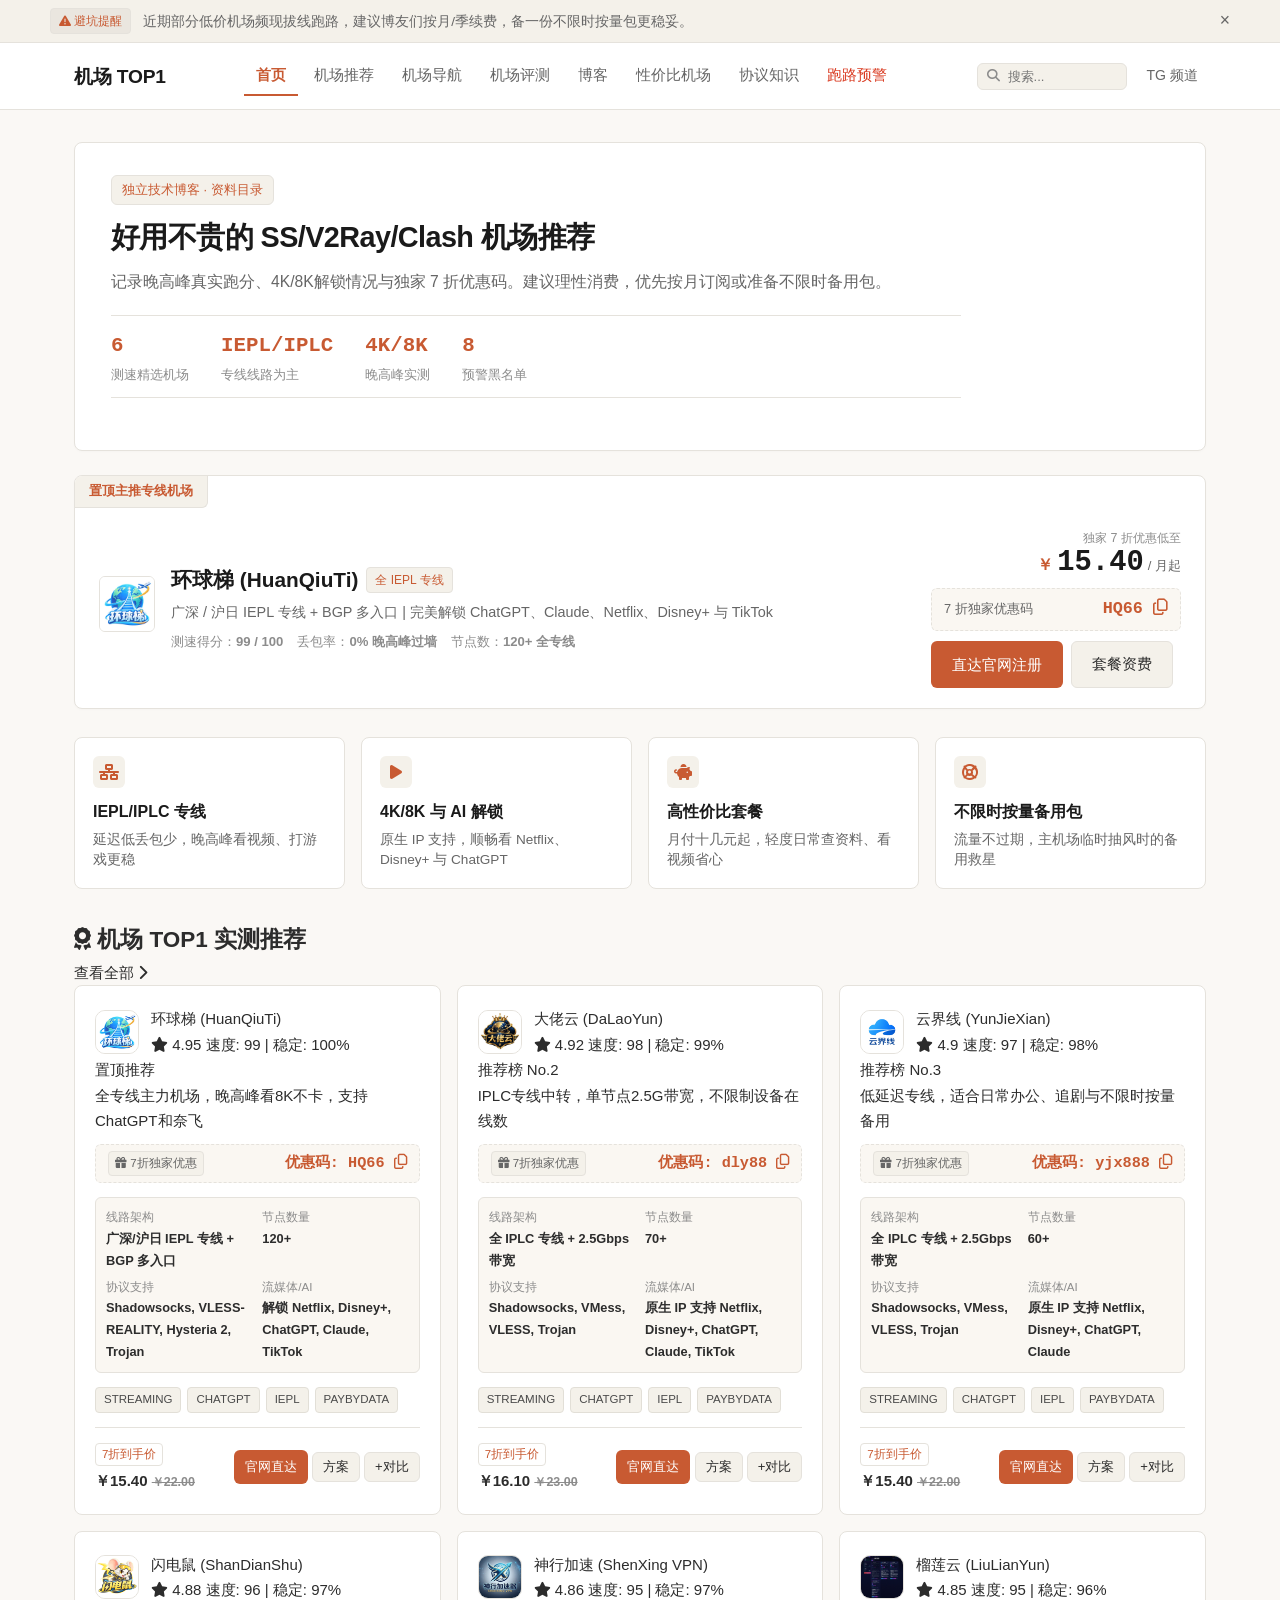
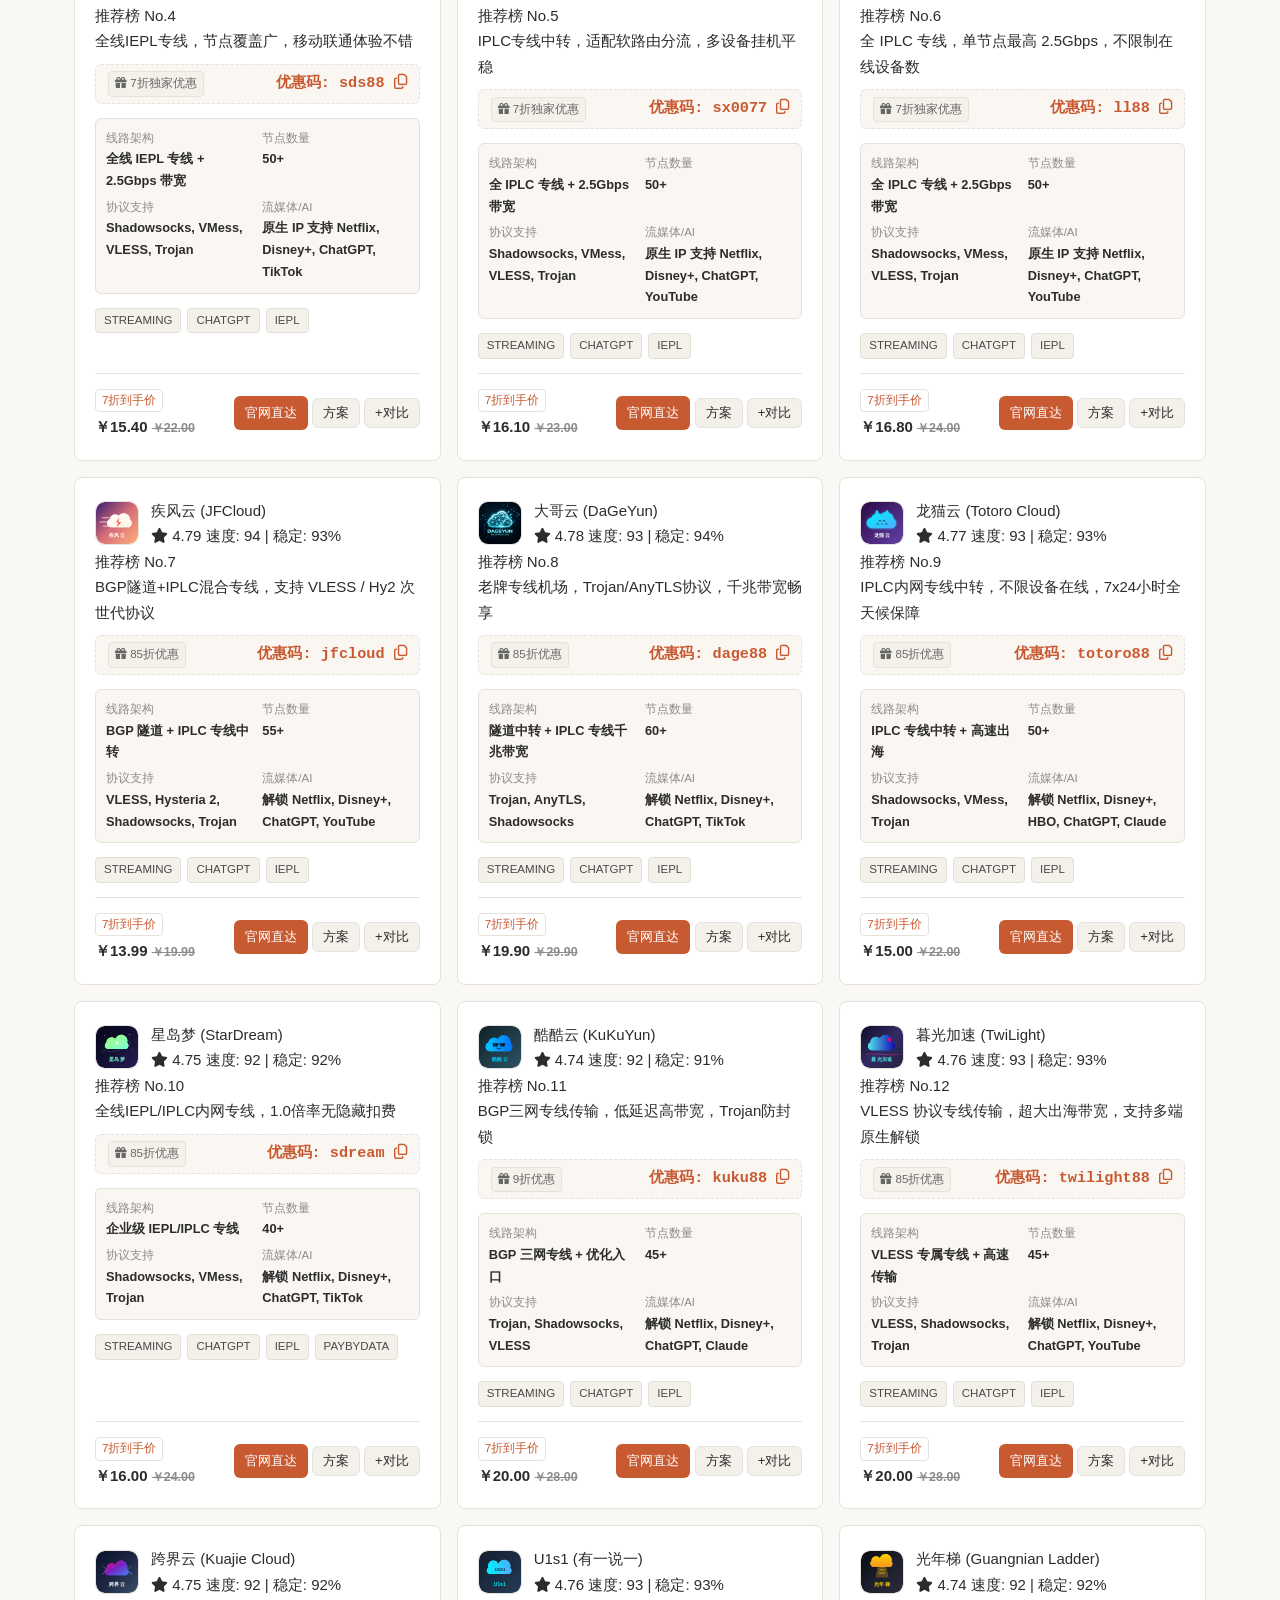
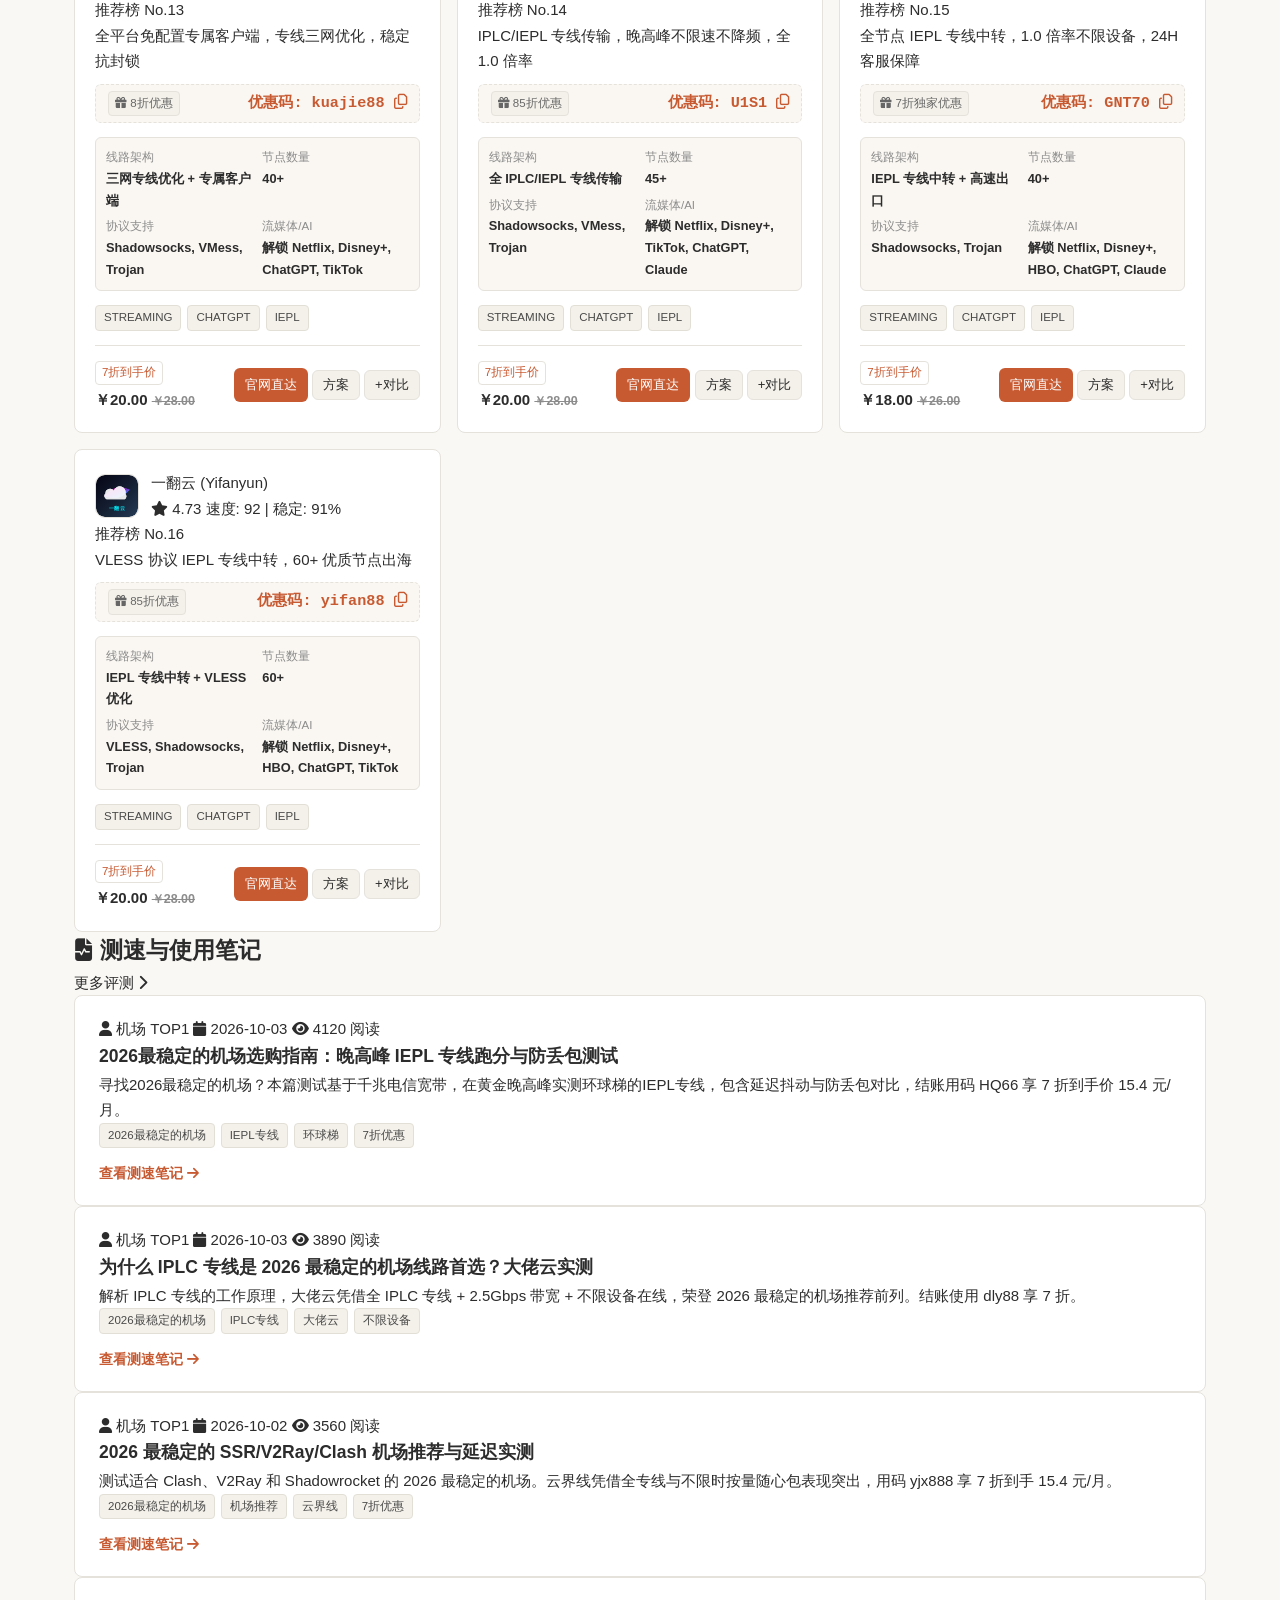
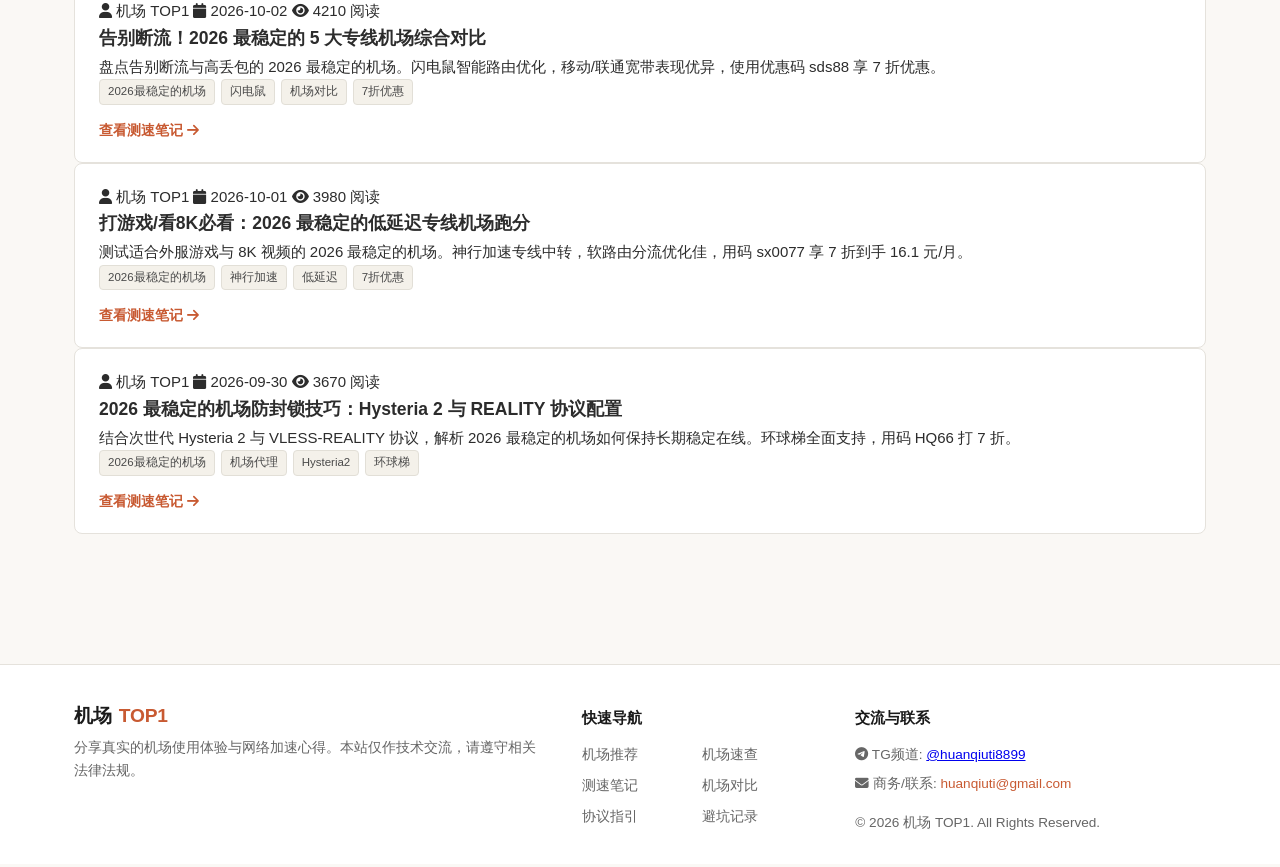
==== index.html @ 365cd6f4 "feat: complete fields for 2026 posts in js/data.js and add cache-busting timestamp version tag in in" ====
<!DOCTYPE html>
<html lang="zh-CN">
<head>
    <meta charset="UTF-8">
    <meta name="viewport" content="width=device-width, initial-scale=1.0">
    <title>机场 TOP1 - 实用机场测速推荐与防坑指南</title>
    <meta name="description" content="机场 TOP1 分享真实的机场测速、优惠码、性价比SS/V2Ray/Clash机场推荐与跑路避坑指南。">
    <!-- Google Fonts -->
    <link rel="preconnect" href="https://fonts.googleapis.com">
    <link rel="preconnect" href="https://fonts.gstatic.com" crossorigin>
    <link href="https://fonts.googleapis.com/css2?family=Inter:wght@300;400;500;600;700;800&family=JetBrains+Mono:wght@400;500;700&family=Outfit:wght@500;600;700;800&display=swap" rel="stylesheet">
    <!-- FontAwesome for Icons -->
    <link rel="stylesheet" href="https://cdnjs.cloudflare.com/ajax/libs/font-awesome/6.4.0/css/all.min.css">
    <link rel="stylesheet" href="css/styles.css">
</head>
<body>
    <!-- Top Warning Marquee for Exit Scams -->
    <div class="top-alert-bar" id="topAlertBar">
        <div class="alert-content">
            <span class="alert-badge"><i class="fa-solid fa-triangle-exclamation"></i> 避坑提醒</span>
            <span class="alert-text">近期部分低价机场频现拔线跑路，建议博友们按月/季续费，备一份不限时按量包更稳妥。</span>
            <button class="alert-close" onclick="closeTopAlert()">&times;</button>
        </div>
    </div>

    <!-- Header & Navigation -->
    <header class="site-header">
        <div class="header-container">
            <div class="brand-logo" onclick="switchTab('home')">
                <span class="brand-name">机场 TOP1</span>
            </div>

            <nav class="main-nav">
                <ul class="nav-list">
                    <li class="nav-item active" data-tab="home" onclick="switchTab('home')">首页</li>
                    <li class="nav-item" data-tab="recommend" onclick="switchTab('recommend')">机场推荐</li>
                    <li class="nav-item" data-tab="directory" onclick="switchTab('directory')">机场导航</li>
                    <li class="nav-item" data-tab="reviews" onclick="switchTab('reviews')">机场评测</li>
                    <li class="nav-item" data-tab="blog" onclick="switchTab('blog')">博客</li>
                    <li class="nav-item" data-tab="compare" onclick="switchTab('compare')">性价比机场</li>
                    <li class="nav-item" data-tab="protocols" onclick="switchTab('protocols')">协议知识</li>
                    <li class="nav-item text-danger" data-tab="blackholes" onclick="switchTab('blackholes')">跑路预警</li>
                </ul>
            </nav>

            <div class="header-actions">
                <div class="search-box">
                    <i class="fa-solid fa-magnifying-glass search-icon"></i>
                    <input type="text" id="globalSearch" placeholder="搜索..." oninput="handleSearch(this.value)">
                </div>
                <a href="https://t.me/huanqiuti8899" target="_blank" rel="noopener noreferrer" class="nav-link-subtle" title="TG 频道">
                    TG 频道
                </a>
                <button class="mobile-menu-btn" onclick="toggleMobileNav()">
                    <i class="fa-solid fa-bars"></i>
                </button>
            </div>
        </div>
    </header>

    <!-- Mobile Nav Drawer -->
    <div class="mobile-nav-drawer" id="mobileNav">
        <ul class="mobile-nav-list">
            <li onclick="switchTab('home'); toggleMobileNav();">首页</li>
            <li onclick="switchTab('recommend'); toggleMobileNav();">机场推荐</li>
            <li onclick="switchTab('directory'); toggleMobileNav();">机场导航</li>
            <li onclick="switchTab('reviews'); toggleMobileNav();">机场评测</li>
            <li onclick="switchTab('blog'); toggleMobileNav();">博客</li>
            <li onclick="switchTab('compare'); toggleMobileNav();">性价比机场</li>
            <li onclick="switchTab('protocols'); toggleMobileNav();">协议知识</li>
            <li onclick="switchTab('blackholes'); toggleMobileNav();">跑路预警</li>
        </ul>
    </div>

    <!-- Main Content Area -->
    <main class="main-content">
        <!-- 1. Home View -->
        <section id="view-home" class="view-section active">
            <!-- Hero Banner -->
            <div class="hero-banner">
                <div class="hero-body">
                    <span class="hero-badge">独立技术博客 · 资料目录</span>
                    <h1 class="hero-title">好用不贵的 SS/V2Ray/Clash 机场推荐</h1>
                    <p class="hero-subtitle">记录晚高峰真实跑分、4K/8K解锁情况与独家 7 折优惠码。建议理性消费，优先按月订阅或准备不限时备用包。</p>
                    <div class="hero-stats">
                        <div class="stat-item">
                            <span class="stat-num" id="statAirportCount">6</span>
                            <span class="stat-label">测速精选机场</span>
                        </div>
                        <div class="stat-item">
                            <span class="stat-num">IEPL/IPLC</span>
                            <span class="stat-label">专线线路为主</span>
                        </div>
                        <div class="stat-item">
                            <span class="stat-num">4K/8K</span>
                            <span class="stat-label">晚高峰实测</span>
                        </div>
                        <div class="stat-item">
                            <span class="stat-num" id="statBlackCount">8</span>
                            <span class="stat-label">预警黑名单</span>
                        </div>
                    </div>
                </div>
            </div>

            <!-- Flagship Main Recommendation: HuanQiuTi Spotlight -->
            <div class="flagship-spotlight-card">
                <div class="spotlight-badge-ribbon">
                    置顶主推专线机场
                </div>
                <div class="spotlight-content">
                    <div class="spotlight-left">
                        <div class="spotlight-logo-wrapper">
                            <img src="images/huanqiuti-logo.jpg" alt="环球梯 Logo" class="spotlight-logo">
                        </div>
                        <div class="spotlight-info">
                            <h2 class="spotlight-title">
                                环球梯 (HuanQiuTi) 
                                <span class="spotlight-tag cyan">全 IEPL 专线</span>
                            </h2>
                            <p class="spotlight-subtitle">广深 / 沪日 IEPL 专线 + BGP 多入口 | 完美解锁 ChatGPT、Claude、Netflix、Disney+ 与 TikTok</p>
                            <div class="spotlight-highlights">
                                <span>测速得分：<strong>99 / 100</strong></span>
                                <span>丢包率：<strong>0% 晚高峰过墙</strong></span>
                                <span>节点数：<strong>120+ 全专线</strong></span>
                            </div>
                        </div>
                    </div>
                    <div class="spotlight-right">
                        <div class="spotlight-price-box">
                            <div class="price-label">独家 7 折优惠低至</div>
                            <div class="price-val">
                                <span class="currency">￥</span><span class="amount">15.40</span><span class="unit">/ 月起</span>
                            </div>
                        </div>
                        <div class="spotlight-coupon-box" onclick="copyDiscountCode('HQ66')" title="点击复制 7 折优惠码">
                            <span class="coupon-label">7 折独家优惠码</span>
                            <span class="coupon-code">HQ66 <i class="fa-regular fa-copy"></i></span>
                        </div>
                        <div class="spotlight-actions">
                            <a href="https://123pps01.huanqiutiaff.com/#/?code=j5VBUvw0" target="_blank" rel="noopener noreferrer" class="btn btn-primary btn-lg">
                                直达官网注册
                            </a>
                            <button class="btn btn-glass btn-lg" onclick="openPlansModal('ap-huanqiuti')">
                                套餐资费
                            </button>
                        </div>
                    </div>
                </div>
            </div>

            <!-- Quick Access / Categories Cards -->
            <div class="quick-categories">
                <div class="category-card" onclick="filterCategory('iepl')">
                    <div class="card-icon cyan"><i class="fa-solid fa-network-wired"></i></div>
                    <h3>IEPL/IPLC 专线</h3>
                    <p>延迟低丢包少，晚高峰看视频、打游戏更稳</p>
                </div>
                <div class="category-card" onclick="filterCategory('streaming')">
                    <div class="card-icon purple"><i class="fa-solid fa-play"></i></div>
                    <h3>4K/8K 与 AI 解锁</h3>
                    <p>原生 IP 支持，顺畅看 Netflix、Disney+ 与 ChatGPT</p>
                </div>
                <div class="category-card" onclick="filterCategory('budget')">
                    <div class="card-icon green"><i class="fa-solid fa-piggy-bank"></i></div>
                    <h3>高性价比套餐</h3>
                    <p>月付十几元起，轻度日常查资料、看视频省心</p>
                </div>
                <div class="category-card" onclick="filterCategory('backup')">
                    <div class="card-icon orange"><i class="fa-solid fa-life-ring"></i></div>
                    <h3>不限时按量备用包</h3>
                    <p>流量不过期，主机场临时抽风时的备用救星</p>
                </div>
            </div>

            <!-- Editor's Picks & Latest Speedtests -->
            <div class="section-block">
                <div class="section-header">
                    <h2><i class="fa-solid fa-award text-accent"></i> 机场 TOP1 实测推荐</h2>
                    <span class="section-link" onclick="switchTab('recommend')">查看全部 <i class="fa-solid fa-chevron-right"></i></span>
                </div>
                <div class="airport-grid" id="homeRecommendedGrid">
                    <!-- Dynamic rendering -->
                </div>
            </div>

            <!-- Latest Reviews Section -->
            <div class="section-block">
                <div class="section-header">
                    <h2><i class="fa-solid fa-file-waveform text-accent"></i> 测速与使用笔记</h2>
                    <span class="section-link" onclick="switchTab('reviews')">更多评测 <i class="fa-solid fa-chevron-right"></i></span>
                </div>
                <div class="reviews-grid" id="homeReviewsGrid">
                    <!-- Dynamic rendering -->
                </div>
            </div>
        </section>

        <!-- 2. Recommend View -->
        <section id="view-recommend" class="view-section">
            <div class="page-title-box">
                <h1><i class="fa-solid fa-fire text-accent"></i> 常用优质机场推荐</h1>
                <p>根据晚高峰测速、稳定性与实际体验整理的列表。本站强力主推第一名：<strong>环球梯 (HuanQiuTi)</strong>。</p>
            </div>

            <!-- Flagship Spotlight in Recommend View -->
            <div class="flagship-spotlight-card">
                <div class="spotlight-badge-ribbon">
                    <i class="fa-solid fa-crown"></i> 👑 站长主力推荐 · 环球梯专属通道
                </div>
                <div class="spotlight-content">
                    <div class="spotlight-left">
                        <div class="spotlight-logo-wrapper">
                            <img src="images/huanqiuti-logo.jpg" alt="环球梯 Logo" class="spotlight-logo">
                            <span class="spotlight-rank">NO.1</span>
                        </div>
                        <div class="spotlight-info">
                            <h2 class="spotlight-title">
                                环球梯 (HuanQiuTi) 
                                <span class="spotlight-tag gold">全 IEPL 专线</span>
                                <span class="spotlight-tag">8K秒开 / 无视晚高峰</span>
                            </h2>
                            <p class="spotlight-subtitle">广深 / 沪日 IEPL 专线 + BGP 多入口 | 完美解锁 ChatGPT、Claude、Netflix、Disney+ 与 TikTok</p>
                            <div class="spotlight-highlights">
                                <span><i class="fa-solid fa-bolt-lightning text-accent"></i> 测速得分：<strong>99 / 100</strong></span>
                                <span><i class="fa-solid fa-shield-check text-green"></i> 稳定性：<strong>100% 零丢包</strong></span>
                                <span><i class="fa-solid fa-gift text-gold"></i> 优惠码：<strong style="color:#ffe600;">HQ66 (7折)</strong></span>
                            </div>
                        </div>
                    </div>
                    <div class="spotlight-right">
                        <div class="spotlight-price-box">
                            <div class="price-label">7 折独家优惠价</div>
                            <div class="price-val">
                                <span class="currency">￥</span><span class="amount">15.40</span><span class="unit">/ 月起</span>
                                <span class="price-original">原价 ￥22.00</span>
                            </div>
                        </div>
                        <div class="spotlight-actions">
                            <a href="https://123pps01.huanqiutiaff.com/#/?code=j5VBUvw0" target="_blank" rel="noopener noreferrer" class="btn btn-primary btn-lg spotlight-btn-glow">
                                <i class="fa-solid fa-rocket"></i> 直达环球梯官网注册
                            </a>
                            <button class="btn btn-gold btn-lg" onclick="copyDiscountCode('HQ66')">
                                <i class="fa-regular fa-copy"></i> 复制优惠码 HQ66
                            </button>
                        </div>
                    </div>
                </div>
            </div>

            <!-- Filters Toolbar -->
            <div class="filter-toolbar">
                <div class="filter-group">
                    <span class="filter-label">线路类型：</span>
                    <button class="filter-chip active" onclick="setFilter('type', 'all', this)">全部</button>
                    <button class="filter-chip" onclick="setFilter('type', 'iepl', this)">IEPL/IPLC专线</button>
                    <button class="filter-chip" onclick="setFilter('type', 'relay', this)">公网中转</button>
                    <button class="filter-chip" onclick="setFilter('type', 'direct', this)">直连/BGP</button>
                </div>
                <div class="filter-group">
                    <span class="filter-label">需求偏好：</span>
                    <button class="filter-chip" onclick="setFilter('feature', 'streaming', this)">解锁Netflix/Disney+</button>
                    <button class="filter-chip" onclick="setFilter('feature', 'chatgpt', this)">原生支持ChatGPT</button>
                    <button class="filter-chip" onclick="setFilter('feature', 'paybydata', this)">不限时按量包</button>
                </div>
            </div>

            <div class="airport-grid" id="recommendGrid">
                <!-- Dynamic rendering -->
            </div>
        </section>

        <!-- 3. Directory View -->
        <section id="view-directory" class="view-section">
            <div class="page-title-box">
                <h1><i class="fa-solid fa-compass text-accent"></i> 机场速查导航</h1>
                <p>快速查看各大机场线路、优惠码与官网直达通道。</p>
            </div>

            <div class="directory-table-wrapper">
                <table class="directory-table">
                    <thead>
                        <tr>
                            <th>机场名称</th>
                            <th>榜单定位</th>
                            <th>主要协议</th>
                            <th>7折后起始价</th>
                            <th>解锁情况</th>
                            <th>独家优惠码</th>
                            <th>操作</th>
                        </tr>
                    </thead>
                    <tbody id="directoryTableBody">
                        <!-- Dynamic rendering -->
                    </tbody>
                </table>
            </div>
        </section>

        <!-- 4. Reviews View -->
        <section id="view-reviews" class="view-section">
            <div class="page-title-box">
                <h1><i class="fa-solid fa-square-poll-vertical text-accent"></i> 测速与选购笔记</h1>
                <p>记录晚高峰实际体验、协议兼容性与使用建议。</p>
            </div>

            <div class="reviews-layout">
                <div class="reviews-main" id="reviewsList">
                    <!-- Dynamic rendering of reviews -->
                </div>
                <aside class="reviews-sidebar">
                    <div class="sidebar-box">
                        <h3><i class="fa-solid fa-chart-simple"></i> 站长测速关注点</h3>
                        <ul class="criteria-list">
                            <li><strong>晚高峰速率：</strong> 20:00-23:00 4K/8K 缓冲流畅度。</li>
                            <li><strong>节点稳定性：</strong> 是否频繁超时掉线。</li>
                            <li><strong>流媒体解锁：</strong> 奈飞非自制剧与 ChatGPT 访问。</li>
                            <li><strong>售后响应：</strong> TG群或工单回复速度。</li>
                        </ul>
                    </div>
                </aside>
            </div>
        </section>

        <!-- Blog View (30篇 SEO 文章专区) -->
        <section id="view-blog" class="view-section">
            <div class="page-title-box">
                <h1><i class="fa-solid fa-blog text-accent"></i> 科学上网与 AI 加速 SEO 博客干货</h1>
                <p>涵盖 2026年机场推荐、高速梯子推荐、AI上网、科学上网与技术上网进阶解析。</p>
            </div>

            <!-- Blog Category Filter Toolbar -->
            <div class="filter-toolbar">
                <div class="filter-group">
                    <span class="filter-label">文章主题：</span>
                    <button class="filter-chip active" onclick="filterBlogCategory('all', this)">全部 (33篇)</button>
                    <button class="filter-chip" onclick="filterBlogCategory('技术评测', this)">技术评测</button>
                    <button class="filter-chip" onclick="filterBlogCategory('2026年机场推荐', this)">2026年机场推荐</button>
                    <button class="filter-chip" onclick="filterBlogCategory('高速梯子推荐', this)">高速梯子推荐</button>
                    <button class="filter-chip" onclick="filterBlogCategory('AI上网', this)">AI上网专题</button>
                    <button class="filter-chip" onclick="filterBlogCategory('科学上网', this)">科学上网指南</button>
                    <button class="filter-chip" onclick="filterBlogCategory('技术上网', this)">技术上网进阶</button>
                    <button class="filter-chip" onclick="filterBlogCategory('环球梯专题', this)">👑 环球梯专题</button>
                </div>
            </div>

            <div class="reviews-layout">
                <div class="reviews-main" id="blogArticlesList">
                    <!-- SEO Static Links Fallback -->
                    <noscript>
                        <ul style="list-style: none; padding: 0;">
                            <li style="margin-bottom: 16px;">
                                <a href="posts/2026-network-connection-service-selection-guide.html" style="font-size: 1.1rem; font-weight: bold; color: var(--primary-cyan);">2026 网络连接服务选择指南：稳定性、多平台兼容与用户支持全解析</a>
                                <p style="font-size: 0.9rem; color: var(--text-muted); margin-top: 4px;">2026 最新网络连接服务选购指南。从线路架构稳定性、跨平台客户端兼容度到售后客服响应三个维度深度解析。</p>
                            </li>
                            <li style="margin-bottom: 16px;">
                                <a href="posts/2026-airport-recommendation-guide.html" style="font-size: 1.1rem; font-weight: bold; color: var(--primary-cyan);">2026 机场推荐与选购指南：高性价比、IEPL专线与最稳定机场导航</a>
                                <p style="font-size: 0.9rem; color: var(--text-muted); margin-top: 4px;">2026 最新机场推荐与导航评测。盘点环球梯、大兜云、壹界线等主流高性价比与IEPL专线稳定机场。</p>
                            </li>
                        </ul>
                    </noscript>
                </div>
                <aside class="reviews-sidebar">
                    <div class="sidebar-box" style="border: 1px solid #ffe600; background: linear-gradient(145deg, rgba(20,26,42,0.95), rgba(10,14,26,0.98));">
                        <h3 style="color: #ffe600;"><i class="fa-solid fa-crown"></i> 👑 站长第一主推</h3>
                        <p style="font-size: 0.9rem; color: var(--text-muted); margin: 8px 0 12px;">全专线 IEPL 架构，黄金晚高峰看 8K 不卡，解锁 ChatGPT 与 Netflix。</p>
                        <div class="coupon-highlight-bar" onclick="copyDiscountCode('HQ66')" style="margin-bottom: 12px;" title="点击复制 7 折优惠码">
                            <span class="coupon-tag-badge">7折独家</span>
                            <span class="coupon-code-val">HQ66 <i class="fa-regular fa-copy"></i></span>
                        </div>
                        <a href="https://123pps01.huanqiutiaff.com/#/?code=j5VBUvw0" target="_blank" rel="noopener noreferrer" class="btn btn-primary btn-block" style="text-decoration: none; font-weight: 800;">
                            直达环球梯官网首页 <i class="fa-solid fa-arrow-right-long"></i>
                        </a>
                    </div>
                    
                    <div class="sidebar-box">
                        <h3><i class="fa-solid fa-tags"></i> 热门 SEO 标签</h3>
                        <div class="ap-tags" style="gap: 8px;">
                            <span class="tag-chip cyan" onclick="filterBlogCategory('2026年机场推荐', null)">#2026年机场推荐</span>
                            <span class="tag-chip purple" onclick="filterBlogCategory('高速梯子推荐', null)">#高速梯子推荐</span>
                            <span class="tag-chip green" onclick="filterBlogCategory('AI上网', null)">#AI上网</span>
                            <span class="tag-chip orange" onclick="filterBlogCategory('科学上网', null)">#科学上网</span>
                            <span class="tag-chip" onclick="filterBlogCategory('技术上网', null)">#技术上网</span>
                            <span class="tag-chip gold" onclick="filterBlogCategory('环球梯专题', null)">#HQ66 7折码</span>
                        </div>
                    </div>
                </aside>
            </div>
        </section>

        <!-- 5. Cost-Effective / Budget View (性价比机场) -->
        <section id="view-compare" class="view-section">
            <div class="page-title-box">
                <h1><i class="fa-solid fa-piggy-bank text-accent"></i> 2026 高性价比机场推荐与资费精算</h1>
                <p>结合独家 7 折优惠码，精算各大专线服务商折后到手价、每日使用成本与套餐配置。</p>
            </div>

            <!-- Value Guides Cards Grid -->
            <div class="quick-categories" style="margin-bottom: 28px;">
                <div class="category-card" onclick="switchTab('recommend')">
                    <div class="card-icon green"><i class="fa-solid fa-graduation-cap"></i></div>
                    <h3>学生党 / 平价首选</h3>
                    <p>月均成本仅 ￥5.6 ~ ￥8 元/月起，平价体验全专线中转</p>
                </div>
                <div class="category-card" onclick="switchTab('recommend')">
                    <div class="card-icon purple"><i class="fa-solid fa-film"></i></div>
                    <h3>4K/8K 影音与多设备</h3>
                    <p>月付 ￥15.4 ~ ￥27.3 元/月，全 IEPL 专线晚高峰秒开 8K</p>
                </div>
                <div class="category-card" onclick="switchTab('recommend')">
                    <div class="card-icon orange"><i class="fa-solid fa-cloud-arrow-down"></i></div>
                    <h3>不限时按量随心包</h3>
                    <p>￥69.3 元/终身有效，流量不过期，主机场备用救星</p>
                </div>
            </div>

            <!-- Budget Airports Comparison Matrix -->
            <div class="section-block" style="margin-top: 0;">
                <div class="section-header">
                    <h2><i class="fa-solid fa-calculator text-accent"></i> 5 大性价比机场 7 折优惠资费精算表</h2>
                    <span style="font-size: 0.85rem; color: var(--text-dim);">点击优惠码即可一键复制</span>
                </div>
                <div class="compare-table-container" id="compareContainer">
                    <!-- Dynamic rendering of cost-effective table -->
                </div>
            </div>

            <!-- How to judge true cost-effectiveness card -->
            <div class="sidebar-box" style="margin-top: 36px; padding: 28px; background: #ffffff; border: 1px solid var(--border-color); border-radius: var(--radius-md);">
                <h3 style="font-size: 1.3rem; font-weight: 800; color: var(--text-main); margin-bottom: 16px;">
                    怎样判断“便宜”是不是真的划算？
                </h3>
                <p style="font-size: 0.98rem; color: var(--text-muted); line-height: 1.85; margin-bottom: 14px;">
                    不要只比较月费。先把套餐流量乘以节点倍率，算出自己的实际可用流量，再检查设备数量、重置周期、线路等级和退款条件。月费相差一两元时，如果较贵方案在晚高峰更稳定、倍率更低，长期使用成本反而可能更少。
                </p>
                <p style="font-size: 0.98rem; color: var(--text-muted); line-height: 1.85;">
                    第一次购买建议先选月付，在自己的运营商、城市和常用设备上测试一个完整周期。异常低价、长期预付折扣过大、客服长期不回复或突然频繁更换域名，都应视为风险信号。
                </p>
            </div>

            <!-- FAQ Section -->
            <div class="section-block" style="margin-top: 48px; text-align: center;">
                <h2 style="font-size: 1.6rem; font-weight: 800; color: var(--text-main); margin-bottom: 24px; justify-content: center;">
                    性价比机场常见问题
                </h2>
                <div style="max-width: 900px; margin: 0 auto; text-align: left; display: flex; flex-direction: column; gap: 14px;">
                    <details class="faq-item" style="background: #ffffff; border: 1px solid var(--border-color); border-radius: var(--radius-md); padding: 18px 22px; cursor: pointer; transition: var(--transition);">
                        <summary style="font-size: 1.05rem; font-weight: 700; color: var(--text-main); outline: none; list-style: none; display: flex; align-items: center; gap: 8px;">
                            <span style="color: #c85a32; font-size: 0.85rem;">▶</span> 价格最低的机场一定最值得买吗？
                        </summary>
                        <p style="margin-top: 12px; font-size: 0.95rem; color: var(--text-muted); line-height: 1.75; padding-top: 12px; border-top: 1px solid #f2eeea;">
                            不一定。异常廉价的机场往往伴随着高倍率扣量、公网中转晚高峰拥堵、甚至极高的拔线跑路风险。综合考虑线路稳定性、实际可用流量（折算倍率后）与设备连接数，价格稍高但全专线过墙的服务商实际性价比反而更高。
                        </p>
                    </details>

                    <details class="faq-item" style="background: #ffffff; border: 1px solid var(--border-color); border-radius: var(--radius-md); padding: 18px 22px; cursor: pointer; transition: var(--transition);">
                        <summary style="font-size: 1.05rem; font-weight: 700; color: var(--text-main); outline: none; list-style: none; display: flex; align-items: center; gap: 8px;">
                            <span style="color: #c85a32; font-size: 0.85rem;">▶</span> 第一次购买应该选择月付还是年付？
                        </summary>
                        <p style="margin-top: 12px; font-size: 0.95rem; color: var(--text-muted); line-height: 1.75; padding-top: 12px; border-top: 1px solid #f2eeea;">
                            强烈建议第一次购买优先选择月付。不同城市的网络运营商（电信、联通、移动）跨国出口差异较大，先通过月付测试一个完整月度（包含黄金晚高峰），确认符合预期后再考虑季付或年付。
                        </p>
                    </details>

                    <details class="faq-item" style="background: #ffffff; border: 1px solid var(--border-color); border-radius: var(--radius-md); padding: 18px 22px; cursor: pointer; transition: var(--transition);">
                        <summary style="font-size: 1.05rem; font-weight: 700; color: var(--text-main); outline: none; list-style: none; display: flex; align-items: center; gap: 8px;">
                            <span style="color: #c85a32; font-size: 0.85rem;">▶</span> 参考速度为什么和自己的测速不同？
                        </summary>
                        <p style="margin-top: 12px; font-size: 0.95rem; color: var(--text-muted); line-height: 1.75; padding-top: 12px; border-top: 1px solid #f2eeea;">
                            测速结果受多种因素影响，包括您本地的宽带速率、使用的客户端软件、DNS设置、所选节点位置以及当前测试的时段。白天非高峰期测试速度通常较快，建议以黄金晚高峰（20:00-23:00）的实际视频播放体验为准。
                        </p>
                    </details>

                    <details class="faq-item" style="background: #ffffff; border: 1px solid var(--border-color); border-radius: var(--radius-md); padding: 18px 22px; cursor: pointer; transition: var(--transition);">
                        <summary style="font-size: 1.05rem; font-weight: 700; color: var(--text-main); outline: none; list-style: none; display: flex; align-items: center; gap: 8px;">
                            <span style="color: #c85a32; font-size: 0.85rem;">▶</span> 月费接近时应该优先比较什么？
                        </summary>
                        <p style="margin-top: 12px; font-size: 0.95rem; color: var(--text-muted); line-height: 1.75; padding-top: 12px; border-top: 1px solid #f2eeea;">
                            月费相近时，优先比较：1. 是否为 IEPL/IPLC 专线；2. 节点扣量倍率（优先选 1.0x 倍率）；3. 流媒体与 AI 原生 IP 解锁能力；4. 是否限制同时在线的客户端设备数。
                        </p>
                    </details>
                </div>
            </div>
        </section>

        <!-- 6. Protocols View -->
        <section id="view-protocols" class="view-section">
            <!-- 1. 页面头部 -->
            <div class="page-title-box" style="margin-bottom: 24px; padding-bottom: 16px; border-bottom: 1px solid var(--border-color);">
                <h1 style="font-size: 1.6rem; font-weight: 700; color: var(--text-heading); margin-bottom: 6px;">协议与软件指引</h1>
                <p style="font-size: 0.92rem; color: var(--text-muted);">汇总主流代理传输协议特性与全平台常用客户端配置指南。</p>
            </div>

            <!-- 2. 协议快速导航 -->
            <div class="proto-quick-nav">
                <button class="proto-nav-btn active" onclick="scrollToProtoAnchor('proto-vless', this)">VMess / VLESS</button>
                <button class="proto-nav-btn" onclick="scrollToProtoAnchor('proto-trojan', this)">Trojan</button>
                <button class="proto-nav-btn" onclick="scrollToProtoAnchor('proto-hy2', this)">Hysteria 2</button>
                <button class="proto-nav-btn" onclick="scrollToProtoAnchor('proto-ss', this)">SS / SSR</button>
                <button class="proto-nav-btn" onclick="scrollToProtoAnchor('section-clients', this)">客户端推荐</button>
            </div>

            <!-- 3. 协议知识区 -->
            <div class="section-block" style="margin-bottom: 40px;">
                <div class="section-header" style="margin-bottom: 16px; border-bottom: 1px solid var(--border-color); padding-bottom: 8px;">
                    <h2 style="font-size: 1.25rem; font-weight: 700; color: var(--text-heading);">常见协议</h2>
                </div>
                <div class="protocol-cards-grid" id="protocolGrid">
                    <!-- Dynamic rendering -->
                </div>
            </div>

            <!-- 4. 协议选择建议 -->
            <div class="section-block" style="margin-bottom: 44px;">
                <div class="section-header" style="margin-bottom: 16px; border-bottom: 1px solid var(--border-color); padding-bottom: 8px;">
                    <h2 style="font-size: 1.25rem; font-weight: 700; color: var(--text-heading);">如何选择</h2>
                </div>
                <div class="proto-choice-grid">
                    <div class="proto-choice-card">
                        <h3>日常使用</h3>
                        <p>追求广泛兼容性与成熟规则分流，优先选择主流协议。</p>
                        <div class="choice-tag">对应协议：VMess / VLESS</div>
                    </div>
                    <div class="proto-choice-card">
                        <h3>网络环境较复杂</h3>
                        <p>跨国端口封锁频繁，需要高强度标准 TLS 网页伪装。</p>
                        <div class="choice-tag">对应协议：Trojan / VLESS-REALITY</div>
                    </div>
                    <div class="proto-choice-card">
                        <h3>移动网络 / 高延迟环境</h3>
                        <p>丢包率较高或处于校园网/移动宽带晚高峰高峰期。</p>
                        <div class="choice-tag">对应协议：Hysteria 2</div>
                    </div>
                </div>
            </div>

            <!-- 5. 客户端推荐区 -->
            <div class="section-block" id="section-clients" style="margin-bottom: 44px;">
                <div class="section-header" style="margin-bottom: 16px; border-bottom: 1px solid var(--border-color); padding-bottom: 8px;">
                    <h2 style="font-size: 1.25rem; font-weight: 700; color: var(--text-heading);">全平台常用软件推荐</h2>
                </div>
                <div class="client-grid-4col">
                    <div class="client-card-std">
                        <div>
                            <div class="client-card-header">
                                <i class="fa-brands fa-windows client-platform-icon"></i>
                                <h3>Windows</h3>
                            </div>
                            <div class="client-apps-list">
                                <strong>推荐：</strong>Clash Verge Rev / Sing-Box / v2rayN
                            </div>
                            <p class="client-desc">上手快速，支持图形化规则分流与开机自启。</p>
                        </div>
                        <a href="#" onclick="switchTab('blog')" class="client-link">查看配置教程 &rarr;</a>
                    </div>

                    <div class="client-card-std">
                        <div>
                            <div class="client-card-header">
                                <i class="fa-brands fa-apple client-platform-icon"></i>
                                <h3>macOS</h3>
                            </div>
                            <div class="client-apps-list">
                                <strong>推荐：</strong>Clash Verge Rev / Clash Party / Sing-Box
                            </div>
                            <p class="client-desc">界面优雅，完美适配 Apple Silicon 芯片与系统代理。</p>
                        </div>
                        <a href="#" onclick="switchTab('blog')" class="client-link">查看配置教程 &rarr;</a>
                    </div>

                    <div class="client-card-std">
                        <div>
                            <div class="client-card-header">
                                <i class="fa-brands fa-android client-platform-icon"></i>
                                <h3>Android</h3>
                            </div>
                            <div class="client-apps-list">
                                <strong>推荐：</strong>Surfboard / v2rayNG / Sing-Box
                            </div>
                            <p class="client-desc">省电稳定，支持按应用分流与后台持续守护。</p>
                        </div>
                        <a href="#" onclick="switchTab('blog')" class="client-link">查看配置教程 &rarr;</a>
                    </div>

                    <div class="client-card-std">
                        <div>
                            <div class="client-card-header">
                                <i class="fa-brands fa-apple client-platform-icon"></i>
                                <h3>iOS / iPadOS</h3>
                            </div>
                            <div class="client-apps-list">
                                <strong>推荐：</strong>Shadowrocket / Quantumult X / Stash
                            </div>
                            <p class="client-desc">扫码导入订阅，支持按域名分流与多协议适配。</p>
                        </div>
                        <a href="#" onclick="switchTab('blog')" class="client-link">查看配置教程 &rarr;</a>
                    </div>
                </div>
            </div>

            <!-- 6. 页面底部提示模块 -->
            <div class="notice-footer-block">
                <h3>使用前说明</h3>
                <p>1. 本站所提及软件与协议信息仅供网络技术学习与学术研究参考，请遵循当地法律法规合法合规使用。</p>
                <p>2. 各代理客户端版本迭代较快，如遇配置无法生效或节点超时，请先检查客户端核心版本与电脑/系统时间同步状态。</p>
                <p>3. 修改重要路由策略或更新订阅前，建议备份当前的配置文件或保留备用连接节点。</p>
            </div>
        </section>

        <!-- 7. Blackholes View (Banned/Scam) -->
        <section id="view-blackholes" class="view-section">
            <div class="page-title-box border-red">
                <h1 class="text-danger"><i class="fa-solid fa-skull-crossbones"></i> 跑路机场与避坑记录</h1>
                <p>整理已跑路或经常失联的机场，防患于未然。</p>
            </div>

            <div class="blackholes-warning-card">
                <div class="warning-icon"><i class="fa-solid fa-shield-cat"></i></div>
                <div class="warning-text">
                    <h3>机场 TOP1 的四条避坑小建议：</h3>
                    <ol>
                        <li><strong>尽量按月/季续费：</strong> 就算优惠再诱人，也尽量不要一次性买多年。</li>
                        <li><strong>警惕超低价“无限流量”：</strong> 带宽都是有成本的，低价无限量风险较高。</li>
                        <li><strong>关注 TG 群消息：</strong> 群里如果长期禁言或者客服不理人，多留个心眼。</li>
                        <li><strong>准备一个按量包备用：</strong> 随身放一个不限时按量包，主机场出问题时应急。</li>
                    </ol>
                </div>
            </div>

            <div class="blackholes-grid" id="blackholesGrid">
                <!-- Dynamic rendering -->
            </div>
        </section>
    </main>

    <!-- Modal for Article / Detail View -->
    <div class="modal-overlay" id="detailModal">
        <div class="modal-card">
            <button class="modal-close" onclick="closeModal()">&times;</button>
            <div class="modal-body" id="modalContent">
                <!-- Content inserted dynamically -->
            </div>
        </div>
    </div>

    <!-- Toast Notification -->
    <div class="toast-container" id="toastContainer"></div>

    <!-- Footer -->
    <footer class="site-footer">
        <div class="footer-container">
            <div class="footer-brand">
                <div class="logo-text">
                    <span class="brand-name">机场 <span class="brand-accent">TOP1</span></span>
                </div>
                <p>分享真实的机场使用体验与网络加速心得。本站仅作技术交流，请遵守相关法律法规。</p>
            </div>
            <div class="footer-links">
                <h4>快速导航</h4>
                <ul>
                    <li onclick="switchTab('recommend')">机场推荐</li>
                    <li onclick="switchTab('directory')">机场速查</li>
                    <li onclick="switchTab('reviews')">测速笔记</li>
                    <li onclick="switchTab('compare')">机场对比</li>
                    <li onclick="switchTab('protocols')">协议指引</li>
                    <li onclick="switchTab('blackholes')">避坑记录</li>
                </ul>
            </div>
            <div class="footer-contact">
                <h4>交流与联系</h4>
                <p><i class="fa-brands fa-telegram"></i> TG频道: <a href="https://t.me/huanqiuti8899" target="_blank" rel="noopener noreferrer">@huanqiuti8899</a></p>
                <p><i class="fa-solid fa-envelope"></i> 商务/联系: <a href="mailto:huanqiuti@gmail.com" style="color: var(--primary-cyan); text-decoration: none;">huanqiuti@gmail.com</a></p>
                <p class="copyright">© 2026 机场 TOP1. All Rights Reserved.</p>
            </div>
        </div>
    </footer>

    <!-- Persistent Floating Spotlight Bar for HuanQiuTi -->
    <div class="floating-huanqiu-bar" id="floatingHuanqiuBar">
        <div class="fh-content">
            <span class="fh-badge"><i class="fa-solid fa-crown"></i> 本站主推</span>
            <span class="fh-text">🚀 <strong>环球梯 (HuanQiuTi)</strong>：全 IEPL 专线，晚高峰看 8K 不卡！使用优惠码 <strong class="code-glow" onclick="copyDiscountCode('HQ66')">HQ66</strong> 享 7 折（折后低至 ￥15.40/月）</span>
        </div>
        <div class="fh-actions">
            <button class="btn btn-sm btn-gold" onclick="copyDiscountCode('HQ66')"><i class="fa-regular fa-copy"></i> 复制优惠码 HQ66</button>
            <a href="https://123pps01.huanqiutiaff.com/#/?code=j5VBUvw0" target="_blank" rel="noopener noreferrer" class="btn btn-sm btn-primary">直达官网</a>
            <button class="fh-close" onclick="document.getElementById('floatingHuanqiuBar').style.display='none'">&times;</button>
        </div>
    </div>

    <!-- Scripts -->
    <script src="/js/data.js?v=20261005"></script>
    <script src="/js/app.js?v=20261005"></script>
</body>
</html>
---- css/styles.css ----
/* ==========================================================================
   机场 TOP1 - 编辑型暖白/米色资料与独立博客设计系统
   自然留白、质感排版、低饱和砖红/棕橙强调色、舒适可信
   ========================================================================== */

:root {
    /* 暖白 / 米白色页面底色与面板 */
    --bg-dark: #FAF8F5;           /* 暖白/米色页面背景 */
    --bg-card: #FFFFFF;           /* 内容面板 / 卡片纯白 */
    --bg-card-hover: #F4F1EA;     /* 悬停暖灰提亮 */
    --bg-header: #FFFFFF;         /* 顶部白色导航栏背景 */
    --border-color: #E5E2DC;       /* 细灰色分隔线 */
    --border-highlight: #C85A32;   /* 砖红/棕橙高亮边框 */

    /* 编辑型高对比度文字层级 */
    --text-main: #2C2C2C;         /* 主正文字体（深灰接近黑） */
    --text-heading: #1A1A1A;      /* 标题字体（墨黑） */
    --text-muted: #666666;        /* 次要描述字体（中灰） */
    --text-dim: #8C8C8C;          /* 辅助提示字体（浅灰） */

    /* 强调色：低饱和砖红 / 棕橙色 */
    --primary-cyan: #C85A32;      /* 链接 / 当前导航 / 主强调 */
    --primary-blue: #C85A32;      /* 主操作按钮背景 */
    --accent-green: #2E7D32;      /* 低饱和深绿 */
    --accent-red: #D9381E;        /* 低饱和预警红 */

    /* 统一无渐变 */
    --gradient-brand: #C85A32;
    --gradient-danger: #D9381E;

    /* 严禁发光、外阴影与彩色发光描边 */
    --shadow-glass: 0 1px 3px rgba(0, 0, 0, 0.03);
    --shadow-glow: none;
    --backdrop-blur: none;

    /* 统一圆角：6px - 8px */
    --radius-sm: 6px;
    --radius-md: 6px;
    --radius-lg: 8px;
    --radius-full: 6px;

    /* 人文编辑型字体 */
    --font-sans: -apple-system, BlinkMacSystemFont, "PingFang SC", "Hiragino Sans GB", "Microsoft YaHei", "Noto Sans CJK SC", "WenQuanYi Micro Hei", sans-serif;
    --font-heading: var(--font-sans);
    --font-mono: ui-monospace, SFMono-Regular, "SF Mono", Menlo, Consolas, monospace;

    --transition: border-color 0.2s ease, background-color 0.2s ease, color 0.2s ease;
}

/* Reset & Base */
* {
    margin: 0;
    padding: 0;
    box-sizing: border-box;
}

html {
    scroll-behavior: smooth;
}

body {
    background-color: var(--bg-dark);
    color: var(--text-main);
    font-family: var(--font-sans);
    font-size: 15px;
    line-height: 1.7;
    overflow-x: hidden;
    min-height: 100vh;
    display: flex;
    flex-direction: column;
}

/* 顶部提醒条（朴素质感） */
.top-alert-bar {
    background: #F4F1EA;
    color: var(--text-main);
    border-bottom: 1px solid var(--border-color);
    font-size: 0.85rem;
    font-weight: 500;
    padding: 8px 16px;
    position: relative;
    z-index: 1000;
}

.alert-content {
    max-width: 1180px;
    margin: 0 auto;
    display: flex;
    align-items: center;
    justify-content: space-between;
    gap: 12px;
}

.alert-badge {
    background: #EAE6DF;
    color: var(--primary-cyan);
    border: 1px solid var(--border-color);
    padding: 2px 8px;
    border-radius: 4px;
    font-size: 0.75rem;
    white-space: nowrap;
}

.alert-text {
    flex: 1;
    overflow: hidden;
    text-overflow: ellipsis;
    white-space: nowrap;
    color: var(--text-muted);
}

.alert-close {
    background: none;
    border: none;
    color: var(--text-muted);
    font-size: 1.1rem;
    cursor: pointer;
    line-height: 1;
}

.alert-close:hover {
    color: var(--text-heading);
}

/* 顶部白色导航 Header (高度 64-68px，底部细灰线) */
.site-header {
    position: sticky;
    top: 0;
    z-index: 900;
    background: var(--bg-header);
    border-bottom: 1px solid var(--border-color);
    transition: var(--transition);
}

.header-container {
    max-width: 1180px;
    margin: 0 auto;
    padding: 0 24px;
    height: 66px;
    display: flex;
    align-items: center;
    justify-content: space-between;
    gap: 24px;
}

.brand-logo {
    display: flex;
    align-items: center;
    gap: 10px;
    cursor: pointer;
    user-select: none;
}

.logo-icon {
    width: 28px;
    height: 28px;
    border-radius: 4px;
    background: #F4F1EA;
    border: 1px solid var(--border-color);
    display: flex;
    align-items: center;
    justify-content: center;
    color: var(--primary-cyan);
    font-size: 0.95rem;
}

.brand-name {
    font-family: var(--font-heading);
    font-size: 1.2rem;
    font-weight: 700;
    color: var(--text-heading);
    display: block;
    line-height: 1.1;
    letter-spacing: -0.01em;
}

.brand-accent {
    color: var(--primary-cyan);
    margin-left: 2px;
}

.brand-tagline {
    display: none;
}

/* 主导航项：普通文字导航 */
.main-nav {
    display: flex;
    align-items: center;
}

.nav-list {
    display: flex;
    list-style: none;
    gap: 4px;
}

.nav-item {
    padding: 6px 12px;
    border-radius: 6px;
    font-size: 0.92rem;
    font-weight: 500;
    color: var(--text-muted);
    cursor: pointer;
    transition: var(--transition);
    display: flex;
    align-items: center;
    user-select: none;
    border-bottom: 2px solid transparent;
}

.nav-item i {
    display: none !important;
}

.nav-item:hover {
    color: var(--text-heading);
    background: rgba(0, 0, 0, 0.03);
}

.nav-item.active {
    color: var(--primary-cyan);
    background: transparent;
    border-bottom: 2px solid var(--primary-cyan);
    border-radius: 0;
    font-weight: 600;
}

.nav-item.text-danger {
    color: var(--accent-red);
}

.nav-item.text-danger.active {
    color: var(--accent-red);
    border-bottom: 2px solid var(--accent-red);
    background: transparent;
}

.nav-link-subtle {
    color: var(--text-muted);
    font-size: 0.88rem;
    text-decoration: none;
    padding: 4px 8px;
    border-radius: 4px;
    transition: var(--transition);
}

.nav-link-subtle:hover {
    color: var(--primary-cyan);
}

/* 搜索框 (次要不抢眼) */
.header-actions {
    display: flex;
    align-items: center;
    gap: 12px;
}

.search-box {
    position: relative;
    width: 150px;
    transition: var(--transition);
}

.search-box:focus-within {
    width: 200px;
}

.search-icon {
    position: absolute;
    left: 10px;
    top: 50%;
    transform: translateY(-50%);
    color: var(--text-dim);
    font-size: 0.8rem;
}

.search-box input {
    width: 100%;
    padding: 5px 10px 5px 30px;
    border-radius: 6px;
    border: 1px solid var(--border-color);
    background: #F4F1EA;
    color: var(--text-main);
    font-size: 0.82rem;
    outline: none;
    transition: var(--transition);
}

.search-box input:focus {
    border-color: var(--primary-cyan);
    background: #FFFFFF;
}

.theme-toggle {
    display: none !important;
}

.mobile-menu-btn {
    display: none;
    background: none;
    border: 1px solid var(--border-color);
    color: var(--text-main);
    font-size: 1.1rem;
    width: 34px;
    height: 34px;
    border-radius: 6px;
    cursor: pointer;
    align-items: center;
    justify-content: center;
}

/* Mobile Nav Drawer */
.mobile-nav-drawer {
    display: none;
    background: var(--bg-card);
    border-bottom: 1px solid var(--border-color);
    padding: 12px 24px;
}

.mobile-nav-list {
    list-style: none;
    display: flex;
    flex-direction: column;
    gap: 8px;
}

.mobile-nav-list li {
    font-size: 0.95rem;
    font-weight: 500;
    color: var(--text-main);
    padding: 8px 0;
    border-bottom: 1px solid var(--border-color);
    cursor: pointer;
}

.mobile-nav-list li i {
    display: none;
}

/* Main Content Layout (1180px 居中大面积留白) */
.main-content {
    flex: 1;
    max-width: 1180px;
    width: 100%;
    margin: 0 auto;
    padding: 32px 24px 70px;
}

.view-section {
    display: none;
}

.view-section.active {
    display: block;
}

/* 页面统一标题区 */
.page-title-box {
    margin-bottom: 24px;
    padding-bottom: 16px;
    border-bottom: 1px solid var(--border-color);
}

.page-title-box h1 {
    font-family: var(--font-heading);
    font-size: 1.6rem;
    font-weight: 600;
    color: var(--text-heading);
    display: flex;
    align-items: center;
    gap: 10px;
}

.page-title-box h1 i {
    display: none; /* 移除大图标 */
}

.page-title-box p {
    font-size: 0.92rem;
    color: var(--text-muted);
    margin-top: 4px;
}

.page-title-box.border-red {
    border-bottom-color: var(--accent-red);
}

/* 朴素 Hero Banner */
.hero-banner {
    background: var(--bg-card);
    border: 1px solid var(--border-color);
    border-radius: 8px;
    padding: 32px 36px;
    margin-bottom: 24px;
    box-shadow: 0 1px 3px rgba(0,0,0,0.02);
}

.hero-body {
    max-width: 850px;
}

.hero-badge {
    display: inline-flex;
    align-items: center;
    gap: 6px;
    background: #F4F1EA;
    color: var(--primary-cyan);
    border: 1px solid var(--border-color);
    padding: 3px 10px;
    border-radius: 6px;
    font-size: 0.8rem;
    font-weight: 500;
    margin-bottom: 14px;
}

.hero-title {
    font-family: var(--font-heading);
    font-size: 1.8rem;
    font-weight: 700;
    line-height: 1.3;
    color: var(--text-heading);
    margin-bottom: 12px;
    letter-spacing: -0.02em;
}

.gradient-text {
    color: var(--primary-cyan);
    background: none;
    -webkit-text-fill-color: initial;
}

.hero-subtitle {
    font-size: 0.98rem;
    color: var(--text-muted);
    line-height: 1.7;
    margin-bottom: 20px;
}

.hero-stats {
    display: flex;
    gap: 32px;
    margin-bottom: 20px;
    padding: 12px 0;
    border-top: 1px solid var(--border-color);
    border-bottom: 1px solid var(--border-color);
    flex-wrap: wrap;
}

.stat-item {
    display: flex;
    flex-direction: column;
}

.stat-num {
    font-family: var(--font-mono);
    font-size: 1.3rem;
    font-weight: 700;
    color: var(--primary-cyan);
}

.stat-label {
    font-size: 0.8rem;
    color: var(--text-dim);
}

.hero-actions {
    display: flex;
    gap: 10px;
    flex-wrap: wrap;
}

/* 按钮规范 (低饱和砖红 / 灰框次要) */
.btn {
    display: inline-flex;
    align-items: center;
    justify-content: center;
    gap: 6px;
    padding: 8px 16px;
    border-radius: 6px;
    font-size: 0.9rem;
    font-weight: 500;
    cursor: pointer;
    transition: var(--transition);
    border: 1px solid transparent;
    outline: none;
    text-decoration: none;
}

.btn-primary {
    background: var(--primary-blue);
    color: #ffffff !important;
    border-color: transparent;
}

.btn-primary:hover {
    background: #B34E2B;
}

.btn-glass, .btn-secondary {
    background: #F4F1EA;
    color: var(--text-main) !important;
    border: 1px solid var(--border-color);
}

.btn-glass:hover, .btn-secondary:hover {
    background: #EAE6DF;
    border-color: #C5C2BC;
}

.btn-gold {
    background: #F4F1EA;
    color: var(--primary-cyan) !important;
    border: 1px solid var(--border-color);
}

.btn-gold:hover {
    background: #EAE6DF;
    border-color: var(--primary-cyan);
}

.btn-sm {
    padding: 5px 10px;
    font-size: 0.82rem;
}

.btn-lg {
    padding: 10px 20px;
    font-size: 0.95rem;
}

.btn-block {
    width: 100%;
}

/* 强力主推卡片 */
.flagship-spotlight-card {
    background: var(--bg-card);
    border: 1px solid var(--border-color);
    border-radius: 8px;
    margin: 20px 0 28px;
    position: relative;
    overflow: hidden;
    box-shadow: 0 1px 3px rgba(0,0,0,0.02);
}

.spotlight-badge-ribbon {
    background: #F4F1EA;
    color: var(--primary-cyan);
    font-size: 0.82rem;
    font-weight: 600;
    padding: 4px 14px;
    display: inline-flex;
    align-items: center;
    gap: 6px;
    border-bottom-right-radius: 6px;
    border-right: 1px solid var(--border-color);
    border-bottom: 1px solid var(--border-color);
}

.spotlight-content {
    padding: 20px 24px;
    display: flex;
    align-items: center;
    justify-content: space-between;
    gap: 28px;
    flex-wrap: wrap;
}

.spotlight-left {
    display: flex;
    align-items: center;
    gap: 16px;
    flex: 1;
    min-width: 300px;
}

.spotlight-logo-wrapper {
    position: relative;
    flex-shrink: 0;
}

.spotlight-logo {
    width: 56px;
    height: 56px;
    border-radius: 6px;
    border: 1px solid var(--border-color);
    object-fit: cover;
}

.spotlight-rank {
    position: absolute;
    bottom: -4px;
    right: -4px;
    background: #F4F1EA;
    color: var(--primary-cyan);
    border: 1px solid var(--border-color);
    font-size: 0.7rem;
    font-weight: 600;
    padding: 1px 5px;
    border-radius: 4px;
}

.spotlight-title {
    font-size: 1.3rem;
    font-weight: 700;
    color: var(--text-heading);
    display: flex;
    align-items: center;
    gap: 8px;
    flex-wrap: wrap;
    margin-bottom: 4px;
}

.spotlight-tag, .spotlight-tag.gold, .spotlight-tag.cyan {
    font-size: 0.75rem;
    padding: 2px 8px;
    border-radius: 4px;
    background: #F4F1EA;
    color: var(--primary-cyan);
    border: 1px solid var(--border-color);
    font-weight: 500;
}

.spotlight-subtitle {
    font-size: 0.9rem;
    color: var(--text-muted);
    line-height: 1.5;
    margin-bottom: 8px;
}

.spotlight-highlights {
    display: flex;
    gap: 14px;
    flex-wrap: wrap;
    font-size: 0.82rem;
    color: var(--text-dim);
}

.spotlight-right {
    display: flex;
    flex-direction: column;
    align-items: flex-end;
    gap: 10px;
    min-width: 250px;
}

.spotlight-price-box {
    text-align: right;
}

.price-label {
    font-size: 0.78rem;
    color: var(--text-dim);
}

.price-val {
    display: flex;
    align-items: baseline;
    gap: 4px;
}

.price-val .currency {
    color: var(--primary-cyan);
    font-size: 1rem;
    font-weight: 600;
}

.price-val .amount {
    color: var(--text-heading);
    font-size: 1.8rem;
    font-weight: 700;
    font-family: var(--font-mono);
    line-height: 1;
}

.price-val .unit {
    color: var(--text-muted);
    font-size: 0.82rem;
}

.price-original {
    font-size: 0.8rem;
    color: var(--text-dim);
    text-decoration: line-through;
    margin-left: 6px;
}

.spotlight-coupon-box {
    background: #FAF7F2;
    border: 1px dashed var(--border-color);
    border-radius: 6px;
    padding: 6px 12px;
    display: flex;
    align-items: center;
    justify-content: space-between;
    gap: 12px;
    cursor: pointer;
    width: 100%;
}

.spotlight-coupon-box .coupon-label {
    font-size: 0.8rem;
    color: var(--text-muted);
}

.spotlight-coupon-box .coupon-code {
    font-family: var(--font-mono);
    font-size: 1.05rem;
    font-weight: 700;
    color: var(--primary-cyan);
}

.spotlight-actions {
    display: flex;
    gap: 8px;
    width: 100%;
}

.spotlight-btn-glow {
    background: var(--primary-blue) !important;
    color: #ffffff !important;
    border: none !important;
    box-shadow: none !important;
    border-radius: 6px;
    font-weight: 500 !important;
    flex: 1;
    text-align: center;
}

.spotlight-btn-glow:hover {
    background: #B34E2B !important;
}

/* 分类索引矩阵 */
.quick-categories {
    display: grid;
    grid-template-columns: repeat(auto-fit, minmax(240px, 1fr));
    gap: 16px;
    margin-bottom: 32px;
}

.category-card {
    background: var(--bg-card);
    border: 1px solid var(--border-color);
    border-radius: 8px;
    padding: 18px;
    cursor: pointer;
    transition: var(--transition);
}

.category-card:hover {
    border-color: #C5C2BC;
    background: var(--bg-card-hover);
}

.card-icon {
    width: 32px;
    height: 32px;
    border-radius: 6px;
    display: flex;
    align-items: center;
    justify-content: center;
    font-size: 1rem;
    margin-bottom: 10px;
    background: #F4F1EA;
    color: var(--primary-cyan);
}

.category-card h3 {
    font-size: 1rem;
    font-weight: 600;
    color: var(--text-heading);
    margin-bottom: 4px;
}

.category-card p {
    font-size: 0.85rem;
    color: var(--text-muted);
    line-height: 1.5;
}

/* 朴素机场列表卡片 */
.airport-grid {
    display: grid;
    grid-template-columns: repeat(auto-fill, minmax(330px, 1fr));
    gap: 16px;
}

.airport-card {
    background: var(--bg-card);
    border: 1px solid var(--border-color);
    border-radius: 8px;
    padding: 20px;
    display: flex;
    flex-direction: column;
    justify-content: space-between;
    transition: var(--transition);
    position: relative;
}

.airport-card:hover {
    border-color: #C5C2BC;
}

/* 优惠码条 */
.coupon-highlight-bar {
    background: #FAF7F2;
    border: 1px dashed var(--border-color);
    border-radius: 6px;
    padding: 6px 12px;
    margin: 10px 0 14px;
    display: flex;
    align-items: center;
    justify-content: space-between;
    cursor: pointer;
    transition: var(--transition);
}

.coupon-highlight-bar:hover {
    border-color: var(--primary-cyan);
}

.coupon-tag-badge {
    background: #F4F1EA;
    color: var(--text-muted);
    border: 1px solid var(--border-color);
    font-size: 0.72rem;
    font-weight: 500;
    padding: 2px 6px;
    border-radius: 4px;
}

.coupon-code-val {
    font-family: var(--font-mono);
    font-size: 0.95rem;
    font-weight: 700;
    color: var(--primary-cyan);
}

/* 规格明细 */
.ap-specs {
    background: #FAF7F2;
    border: 1px solid var(--border-color);
    border-radius: 6px;
    padding: 10px;
    display: grid;
    grid-template-columns: 1fr 1fr;
    gap: 6px 10px;
    margin-bottom: 14px;
    font-size: 0.8rem;
}

.spec-item span {
    color: var(--text-dim);
    display: block;
    font-size: 0.72rem;
}

.spec-item strong {
    color: var(--text-main);
    font-weight: 600;
}

.ap-tags {
    display: flex;
    gap: 6px;
    flex-wrap: wrap;
    margin-bottom: 14px;
}

.tag-chip {
    background: #F4F1EA;
    color: #4A4A4A;
    border: 1px solid #E2DFD7;
    font-size: 0.72rem;
    padding: 2px 8px;
    border-radius: 4px;
    font-weight: 500;
}

.ap-footer {
    display: flex;
    align-items: center;
    justify-content: space-between;
    padding-top: 12px;
    border-top: 1px solid var(--border-color);
}

.ap-price .price-num {
    font-family: var(--font-mono);
    font-size: 1.25rem;
    font-weight: 600;
    color: var(--text-heading);
}

.ap-price .price-unit {
    font-size: 0.75rem;
    color: var(--text-muted);
}

/* 表格样式 */
.directory-table-wrapper, .compare-table-container {
    background: var(--bg-card);
    border: 1px solid var(--border-color);
    border-radius: 8px;
    overflow-x: auto;
    box-shadow: 0 1px 3px rgba(0,0,0,0.02);
}

.directory-table, .compare-table {
    width: 100%;
    border-collapse: collapse;
    text-align: left;
    font-size: 0.88rem;
}

.directory-table th, .compare-table th {
    background: #F4F1EA;
    color: var(--text-heading);
    font-weight: 600;
    padding: 12px 14px;
    border-bottom: 1px solid var(--border-color);
}

.directory-table td, .compare-table td {
    padding: 12px 14px;
    border-bottom: 1px solid #E5E2DC;
    color: var(--text-main);
}

.row-highlight-cyan, .row-highlight-gold {
    background: rgba(200, 90, 50, 0.04) !important;
}

/* 博客文章纵向阅读流 (3:1 比例) */
.reviews-layout {
    display: grid;
    grid-template-columns: 1fr 280px;
    gap: 28px;
}

.reviews-main {
    display: flex;
    flex-direction: column;
    gap: 16px;
}

.review-card {
    background: var(--bg-card);
    border: 1px solid var(--border-color);
    border-radius: 8px;
    padding: 20px 24px;
    transition: var(--transition);
}

.review-card:hover {
    border-color: #C5C2BC;
}

.rev-title {
    font-family: var(--font-heading);
    font-size: 1.15rem;
    font-weight: 700;
    color: var(--text-heading);
    line-height: 1.4;
}

.rev-meta {
    display: flex;
    gap: 12px;
    font-size: 0.78rem;
    color: var(--text-dim);
    margin-top: 6px;
}

.rev-summary {
    font-size: 0.92rem;
    color: var(--text-muted);
    line-height: 1.7;
    margin-top: 10px;
}

.sidebar-box {
    background: var(--bg-card);
    border: 1px solid var(--border-color);
    border-radius: 8px;
    padding: 18px;
    margin-bottom: 16px;
}

.sidebar-box h3 {
    font-size: 0.98rem;
    font-weight: 600;
    color: var(--text-heading);
    margin-bottom: 10px;
    display: flex;
    align-items: center;
    gap: 6px;
}

/* 筛选栏 */
.filter-toolbar {
    background: var(--bg-card);
    border: 1px solid var(--border-color);
    border-radius: 8px;
    padding: 14px 18px;
    margin-bottom: 20px;
    display: flex;
    flex-direction: column;
    gap: 10px;
}

.filter-group {
    display: flex;
    align-items: center;
    gap: 6px;
    flex-wrap: wrap;
}

.filter-label {
    font-size: 0.82rem;
    font-weight: 600;
    color: var(--text-muted);
    min-width: 75px;
}

.filter-chip {
    background: #F4F1EA;
    border: 1px solid var(--border-color);
    color: var(--text-muted);
    padding: 4px 10px;
    border-radius: 6px;
    font-size: 0.8rem;
    font-weight: 500;
    cursor: pointer;
    transition: var(--transition);
}

.filter-chip:hover {
    border-color: #C5C2BC;
    color: var(--text-heading);
}

.filter-chip.active {
    background: #EAE6DF;
    color: var(--primary-cyan);
    border-color: var(--primary-cyan);
    font-weight: 600;
}

/* 跑路黑榜卡片 (低饱和暗红色) */
.blackhole-card {
    background: var(--bg-card);
    border: 1px solid var(--border-color);
    border-left: 3px solid var(--accent-red);
    border-radius: 8px;
    padding: 18px;
    margin-bottom: 14px;
}

.bh-header {
    display: flex;
    align-items: center;
    justify-content: space-between;
    margin-bottom: 6px;
}

.bh-title {
    font-size: 1.05rem;
    font-weight: 600;
    color: var(--text-heading);
}

.bh-status {
    background: rgba(217, 56, 30, 0.08);
    color: var(--accent-red);
    border: 1px solid rgba(217, 56, 30, 0.2);
    font-size: 0.72rem;
    font-weight: 500;
    padding: 2px 6px;
    border-radius: 4px;
}

/* FAQ 手风琴块 */
.faq-item {
    background: var(--bg-card);
    border: 1px solid var(--border-color);
    border-radius: 8px;
    padding: 16px 20px;
}

.faq-item summary {
    font-size: 1rem;
    font-weight: 600;
    color: var(--text-heading);
}

/* 删除底部悬浮吸睛广告条 */
.floating-huanqiu-bar {
    display: none !important;
}

/* Toast 通知 */
.toast-container {
    position: fixed;
    bottom: 24px;
    right: 24px;
    z-index: 1100;
    display: flex;
    flex-direction: column;
    gap: 8px;
}

.toast {
    background: #FFFFFF;
    color: var(--text-heading);
    border: 1px solid var(--border-color);
    padding: 10px 16px;
    border-radius: 6px;
    font-size: 0.85rem;
    font-weight: 500;
    box-shadow: 0 4px 16px rgba(0, 0, 0, 0.08);
    display: flex;
    align-items: center;
    gap: 8px;
}

/* Modal 弹窗 */
.modal-overlay {
    position: fixed;
    top: 0;
    left: 0;
    width: 100vw;
    height: 100vh;
    background: rgba(0, 0, 0, 0.4);
    z-index: 1200;
    display: flex;
    align-items: center;
    justify-content: center;
    padding: 20px;
    opacity: 0;
    visibility: hidden;
    transition: var(--transition);
}

.modal-overlay.active {
    opacity: 1;
    visibility: visible;
}

.modal-card {
    background: var(--bg-card);
    border: 1px solid var(--border-color);
    border-radius: 8px;
    max-width: 800px;
    width: 100%;
    max-height: 85vh;
    overflow-y: auto;
    padding: 32px;
    position: relative;
    box-shadow: 0 10px 30px rgba(0, 0, 0, 0.12);
}

.modal-close {
    position: absolute;
    top: 16px;
    right: 16px;
    background: none;
    border: none;
    color: var(--text-muted);
    font-size: 1.4rem;
    cursor: pointer;
}

.modal-close:hover {
    color: var(--text-heading);
}

/* Footer 页脚 */
.site-footer {
    background: var(--bg-card);
    border-top: 1px solid var(--border-color);
    padding: 40px 0 24px;
    margin-top: 60px;
}

.footer-container {
    max-width: 1180px;
    margin: 0 auto;
    padding: 0 24px;
    display: grid;
    grid-template-columns: 2fr 1fr 1.5fr;
    gap: 40px;
}

.footer-brand p {
    font-size: 0.88rem;
    color: var(--text-muted);
    margin-top: 10px;
    line-height: 1.6;
}

.footer-links h4, .footer-contact h4 {
    font-size: 0.95rem;
    font-weight: 600;
    color: var(--text-heading);
    margin-bottom: 12px;
}

.footer-links ul {
    list-style: none;
    display: grid;
    grid-template-columns: 1fr 1fr;
    gap: 8px;
}

.footer-links li {
    font-size: 0.85rem;
    color: var(--text-muted);
    cursor: pointer;
}

.footer-links li:hover {
    color: var(--primary-cyan);
}

.footer-contact p {
    font-size: 0.85rem;
    color: var(--text-muted);
    margin-bottom: 6px;
}

.copyright {
    margin-top: 16px;
    font-size: 0.78rem;
    color: var(--text-dim);
}

/* Responsive Rules */
@media (max-width: 992px) {
    .main-nav { display: none; }
    .mobile-menu-btn { display: flex; }
    .reviews-layout { grid-template-columns: 1fr; }
    .footer-container { grid-template-columns: 1fr; gap: 24px; }
    .hero-title { font-size: 1.5rem; }
    .hero-banner { padding: 24px 20px; }
}
/* ==========================================================================
   协议知识与软件指引重构样式
   ========================================================================== */

/* 协议快速导航 */
.proto-quick-nav {
    display: flex;
    gap: 8px;
    flex-wrap: wrap;
    margin-bottom: 28px;
}

.proto-nav-btn {
    background: transparent;
    border: 1px solid var(--border-color);
    color: var(--text-muted);
    padding: 6px 14px;
    border-radius: 6px;
    font-size: 0.88rem;
    font-weight: 500;
    cursor: pointer;
    transition: var(--transition);
}

.proto-nav-btn:hover {
    border-color: #C5C2BC;
    color: var(--text-heading);
}

.proto-nav-btn.active {
    background: transparent;
    color: var(--primary-cyan);
    border-color: var(--primary-cyan);
    font-weight: 600;
}

/* 协议知识卡片 2 列布局 */
.protocol-cards-grid {
    display: grid;
    grid-template-columns: repeat(2, 1fr);
    gap: 20px;
}

@media (max-width: 768px) {
    .protocol-cards-grid {
        grid-template-columns: 1fr;
    }
}

.protocol-card-std {
    background: var(--bg-card);
    border: 1px solid var(--border-color);
    border-radius: 8px;
    padding: 22px;
    display: flex;
    flex-direction: column;
    justify-content: space-between;
    transition: var(--transition);
}

.protocol-card-std:hover {
    border-color: #C5C2BC;
}

.proto-std-name {
    font-size: 1.15rem;
    font-weight: 700;
    color: var(--text-heading);
    margin-bottom: 4px;
}

.proto-std-position {
    font-size: 0.88rem;
    color: var(--text-muted);
    margin-bottom: 16px;
    line-height: 1.5;
}

.proto-fields-list {
    display: flex;
    flex-direction: column;
    gap: 10px;
    background: #FAF7F2;
    border: 1px solid var(--border-color);
    border-radius: 6px;
    padding: 12px 14px;
    margin-bottom: 16px;
    font-size: 0.85rem;
}

.proto-field-item {
    line-height: 1.5;
    color: var(--text-main);
}

.proto-field-item strong {
    color: var(--text-heading);
    font-weight: 600;
    margin-right: 4px;
}

.proto-detail-link {
    font-size: 0.88rem;
    color: var(--primary-cyan);
    font-weight: 600;
    text-decoration: none;
    cursor: pointer;
    align-self: flex-start;
}

.proto-detail-link:hover {
    text-decoration: underline;
}

/* 协议选择建议卡片 3 列布局 */
.proto-choice-grid {
    display: grid;
    grid-template-columns: repeat(3, 1fr);
    gap: 16px;
}

@media (max-width: 850px) {
    .proto-choice-grid {
        grid-template-columns: 1fr;
    }
}

.proto-choice-card {
    background: var(--bg-card);
    border: 1px solid var(--border-color);
    border-radius: 8px;
    padding: 18px 20px;
    display: flex;
    flex-direction: column;
    justify-content: space-between;
}

.proto-choice-card h3 {
    font-size: 1.05rem;
    font-weight: 700;
    color: var(--text-heading);
    margin-bottom: 8px;
}

.proto-choice-card p {
    font-size: 0.88rem;
    color: var(--text-muted);
    line-height: 1.6;
    margin-bottom: 12px;
}

.choice-tag {
    font-size: 0.82rem;
    color: var(--primary-cyan);
    font-weight: 600;
    padding-top: 8px;
    border-top: 1px solid var(--border-color);
}

/* 客户端推荐 4 列布局 */
.client-grid-4col {
    display: grid;
    grid-template-columns: repeat(4, 1fr);
    gap: 16px;
}

@media (max-width: 1024px) {
    .client-grid-4col {
        grid-template-columns: repeat(2, 1fr);
    }
}

@media (max-width: 600px) {
    .client-grid-4col {
        grid-template-columns: 1fr;
    }
}

.client-card-std {
    background: var(--bg-card);
    border: 1px solid var(--border-color);
    border-radius: 8px;
    padding: 20px;
    display: flex;
    flex-direction: column;
    justify-content: space-between;
    transition: var(--transition);
}

.client-card-std:hover {
    border-color: #C5C2BC;
}

.client-card-header {
    display: flex;
    align-items: center;
    gap: 10px;
    margin-bottom: 12px;
}

.client-platform-icon {
    font-size: 1.3rem;
    color: var(--primary-cyan);
}

.client-card-header h3 {
    font-size: 1.1rem;
    font-weight: 700;
    color: var(--text-heading);
}

.client-apps-list {
    font-size: 0.88rem;
    color: var(--text-heading);
    margin-bottom: 8px;
    line-height: 1.5;
}

.client-desc {
    font-size: 0.84rem;
    color: var(--text-muted);
    line-height: 1.5;
    margin-bottom: 14px;
}

.client-link {
    font-size: 0.85rem;
    color: var(--primary-cyan);
    font-weight: 600;
    text-decoration: none;
}

.client-link:hover {
    text-decoration: underline;
}

/* 低调使用前说明页脚块 */
.notice-footer-block {
    background: var(--bg-card);
    border: 1px solid var(--border-color);
    border-radius: 8px;
    padding: 24px;
    margin-top: 32px;
}

.notice-footer-block h3 {
    font-size: 1.05rem;
    font-weight: 700;
    color: var(--text-heading);
    margin-bottom: 12px;
}

.notice-footer-block p {
    font-size: 0.88rem;
    color: var(--text-muted);
    line-height: 1.7;
    margin-bottom: 6px;
}
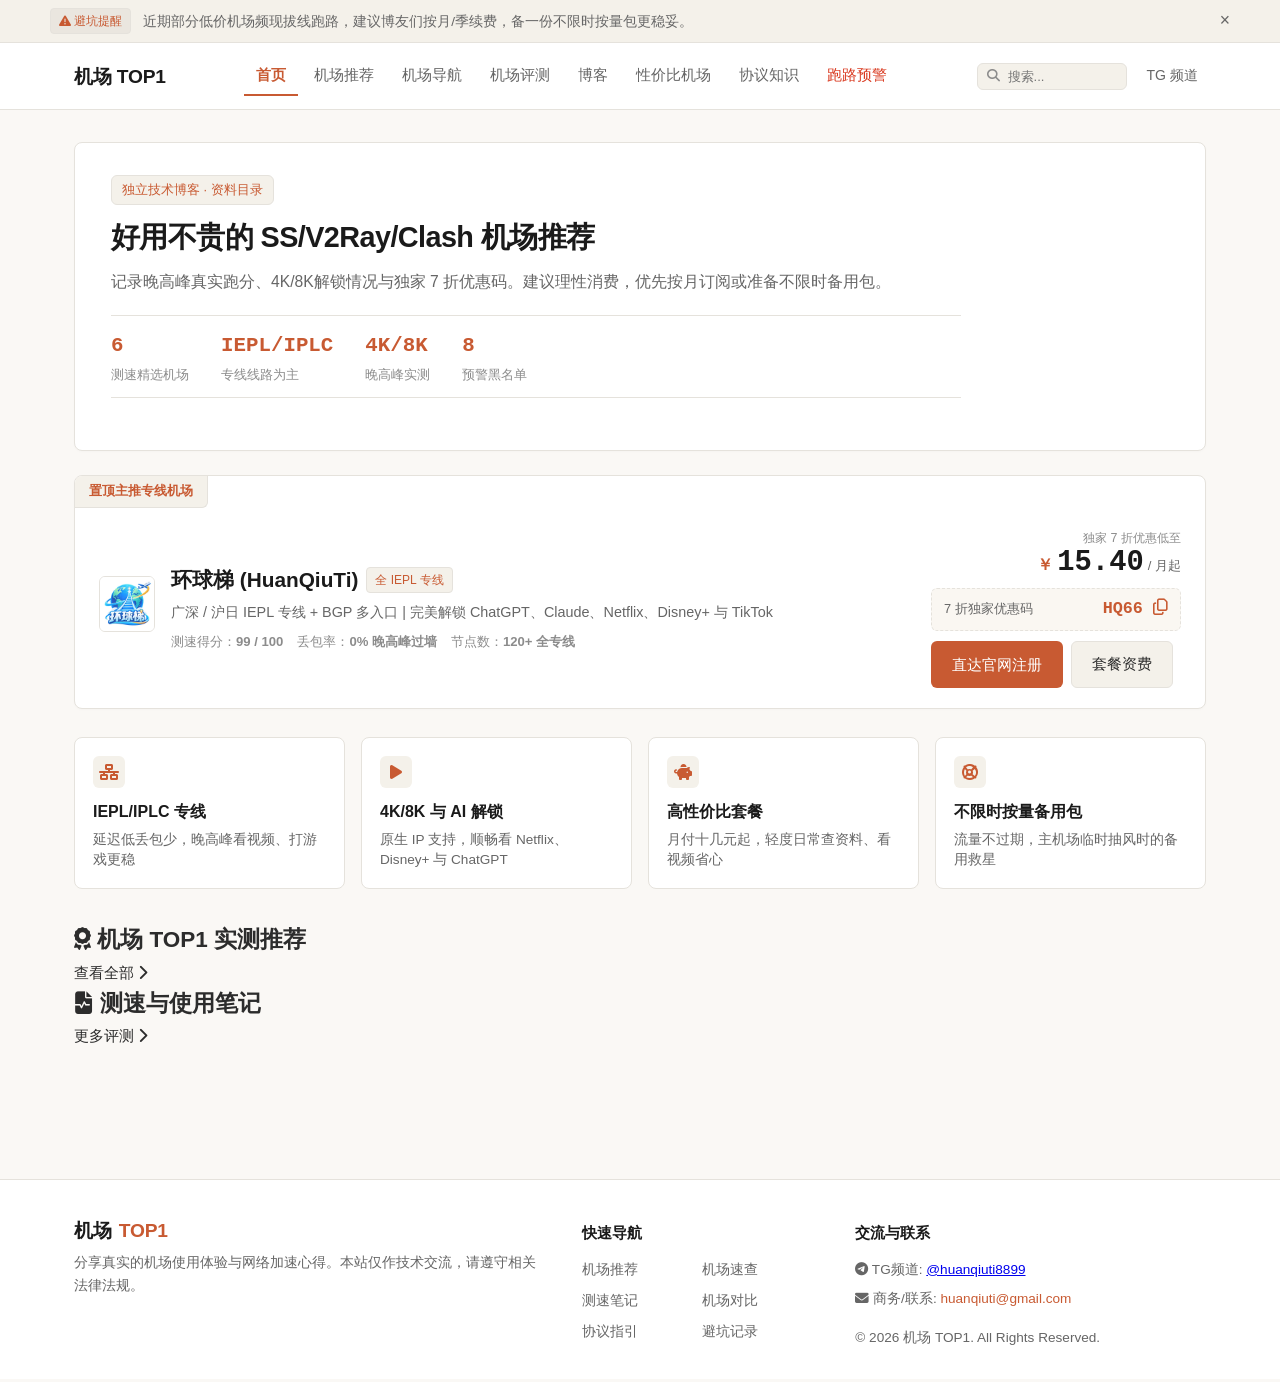
==== commit a78b92f1: "fix: update all CSS/JS/image asset paths to / and add try-catch error handling to app.js" ====
--- a/index.html
+++ b/index.html
@@ -11,7 +11,7 @@
     <link href="https://fonts.googleapis.com/css2?family=Inter:wght@300;400;500;600;700;800&family=JetBrains+Mono:wght@400;500;700&family=Outfit:wght@500;600;700;800&display=swap" rel="stylesheet">
     <!-- FontAwesome for Icons -->
     <link rel="stylesheet" href="https://cdnjs.cloudflare.com/ajax/libs/font-awesome/6.4.0/css/all.min.css">
-    <link rel="stylesheet" href="css/styles.css">
+    <link rel="stylesheet" href="/css/styles.css?v=20261005_v3">
 </head>
 <body>
     <!-- Top Warning Marquee for Exit Scams -->
@@ -689,7 +689,7 @@
     </div>
 
     <!-- Scripts -->
-    <script src="/js/data.js?v=20261005"></script>
-    <script src="/js/app.js?v=20261005"></script>
+    <script src="/js/data.js?v=20261005_v3"></script>
+    <script src="/js/app.js?v=20261005_v3"></script>
 </body>
 </html>
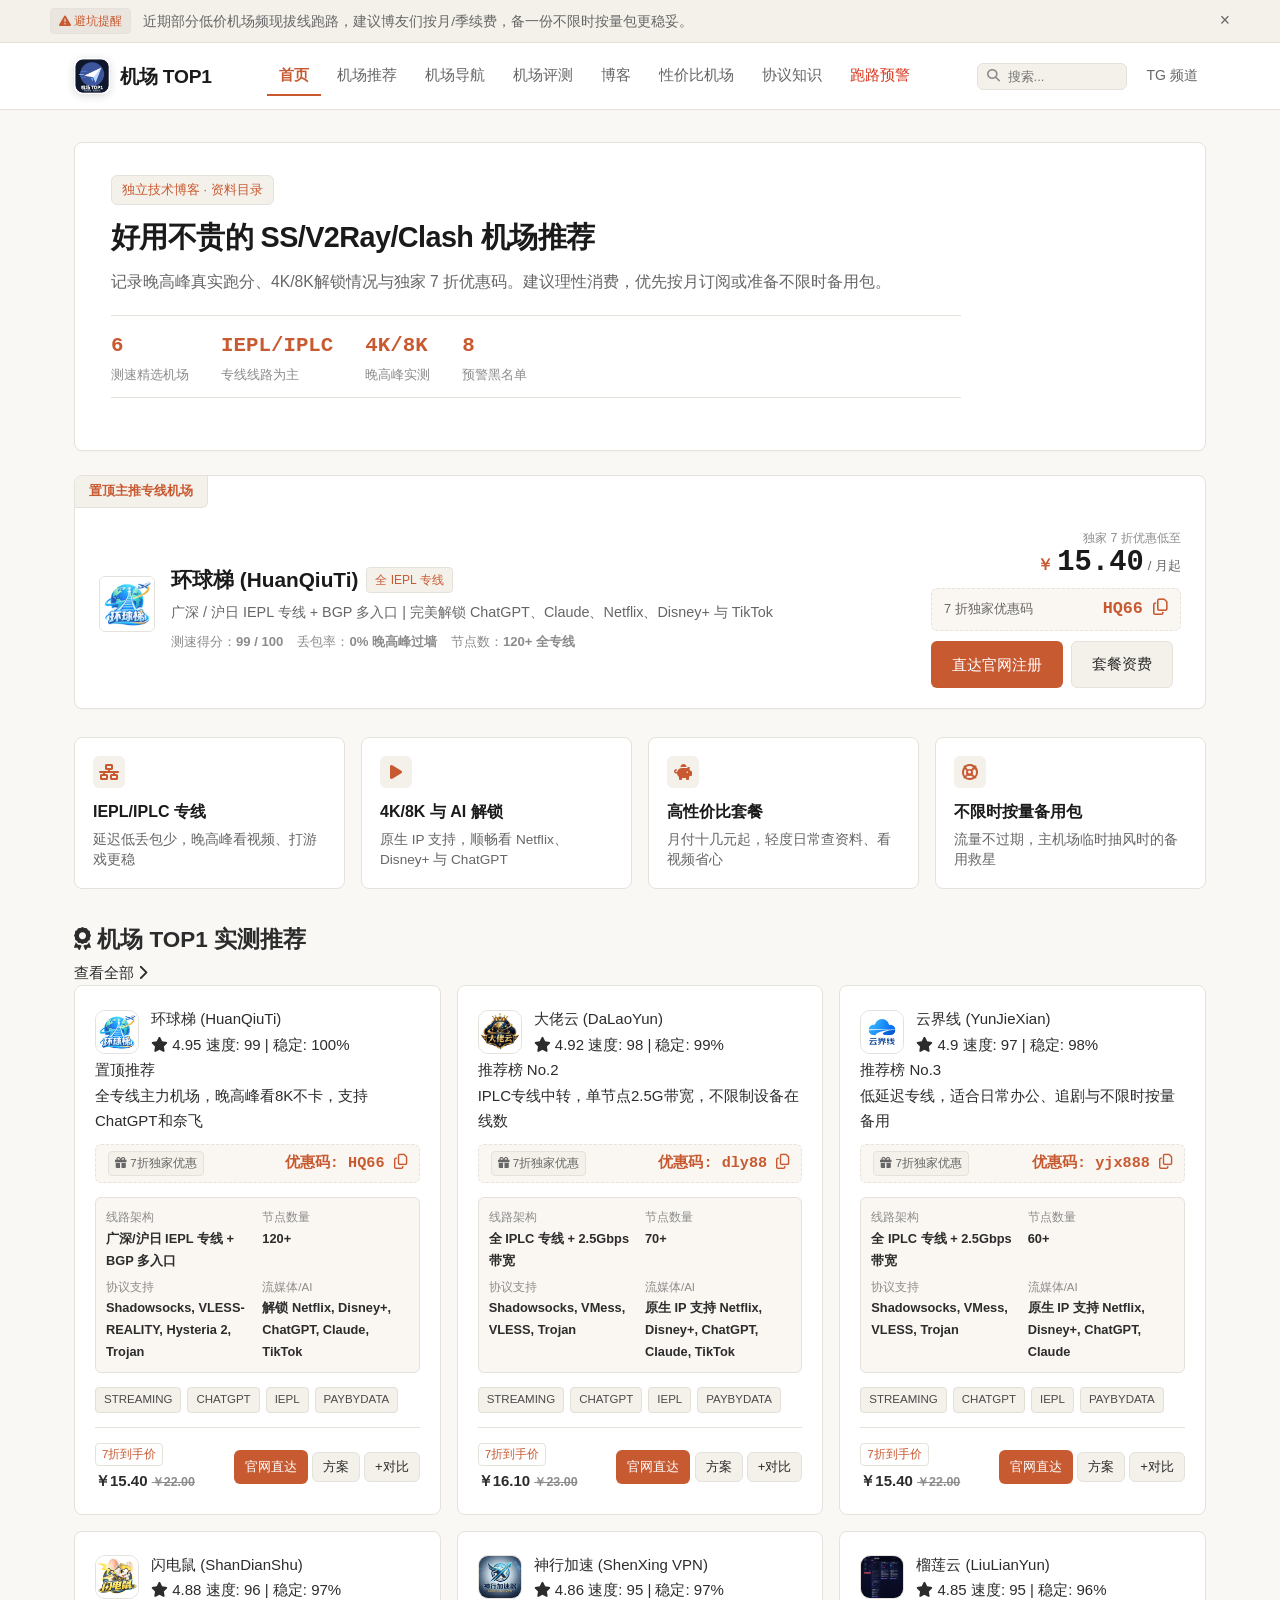
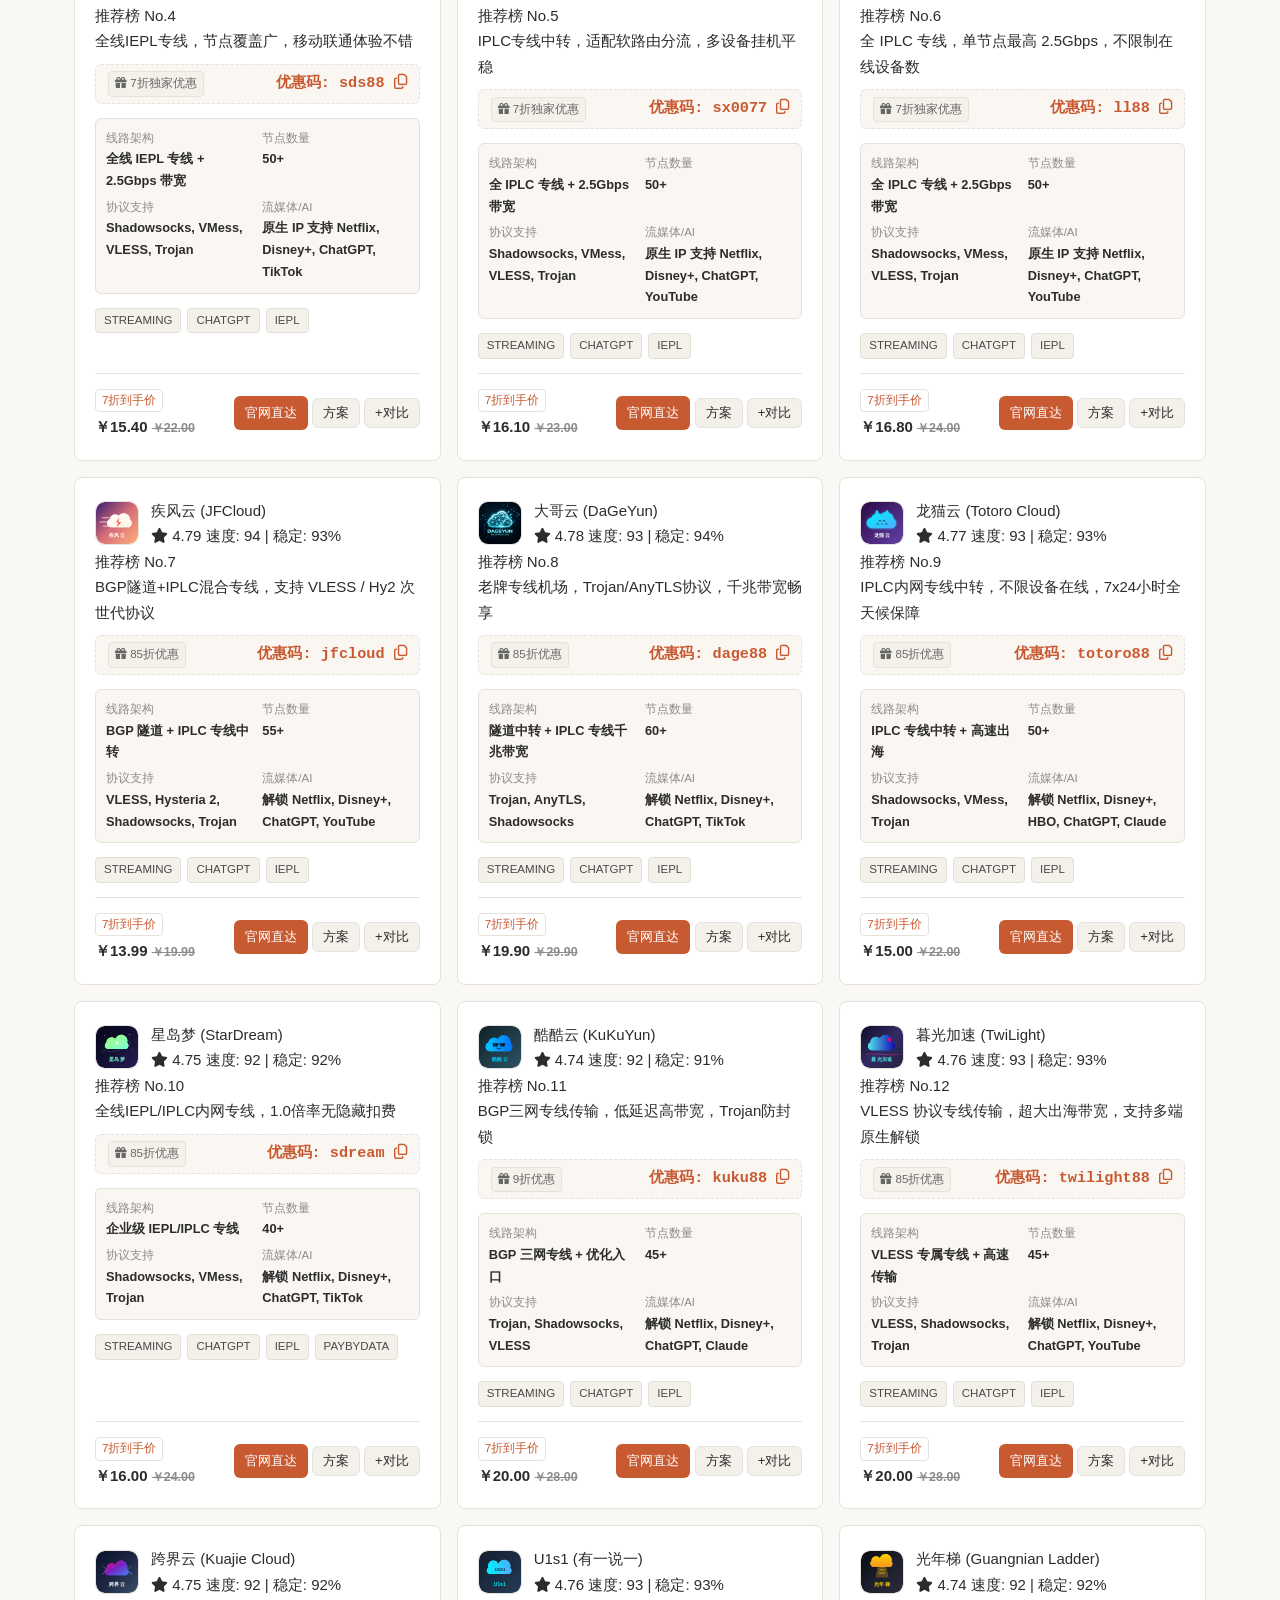
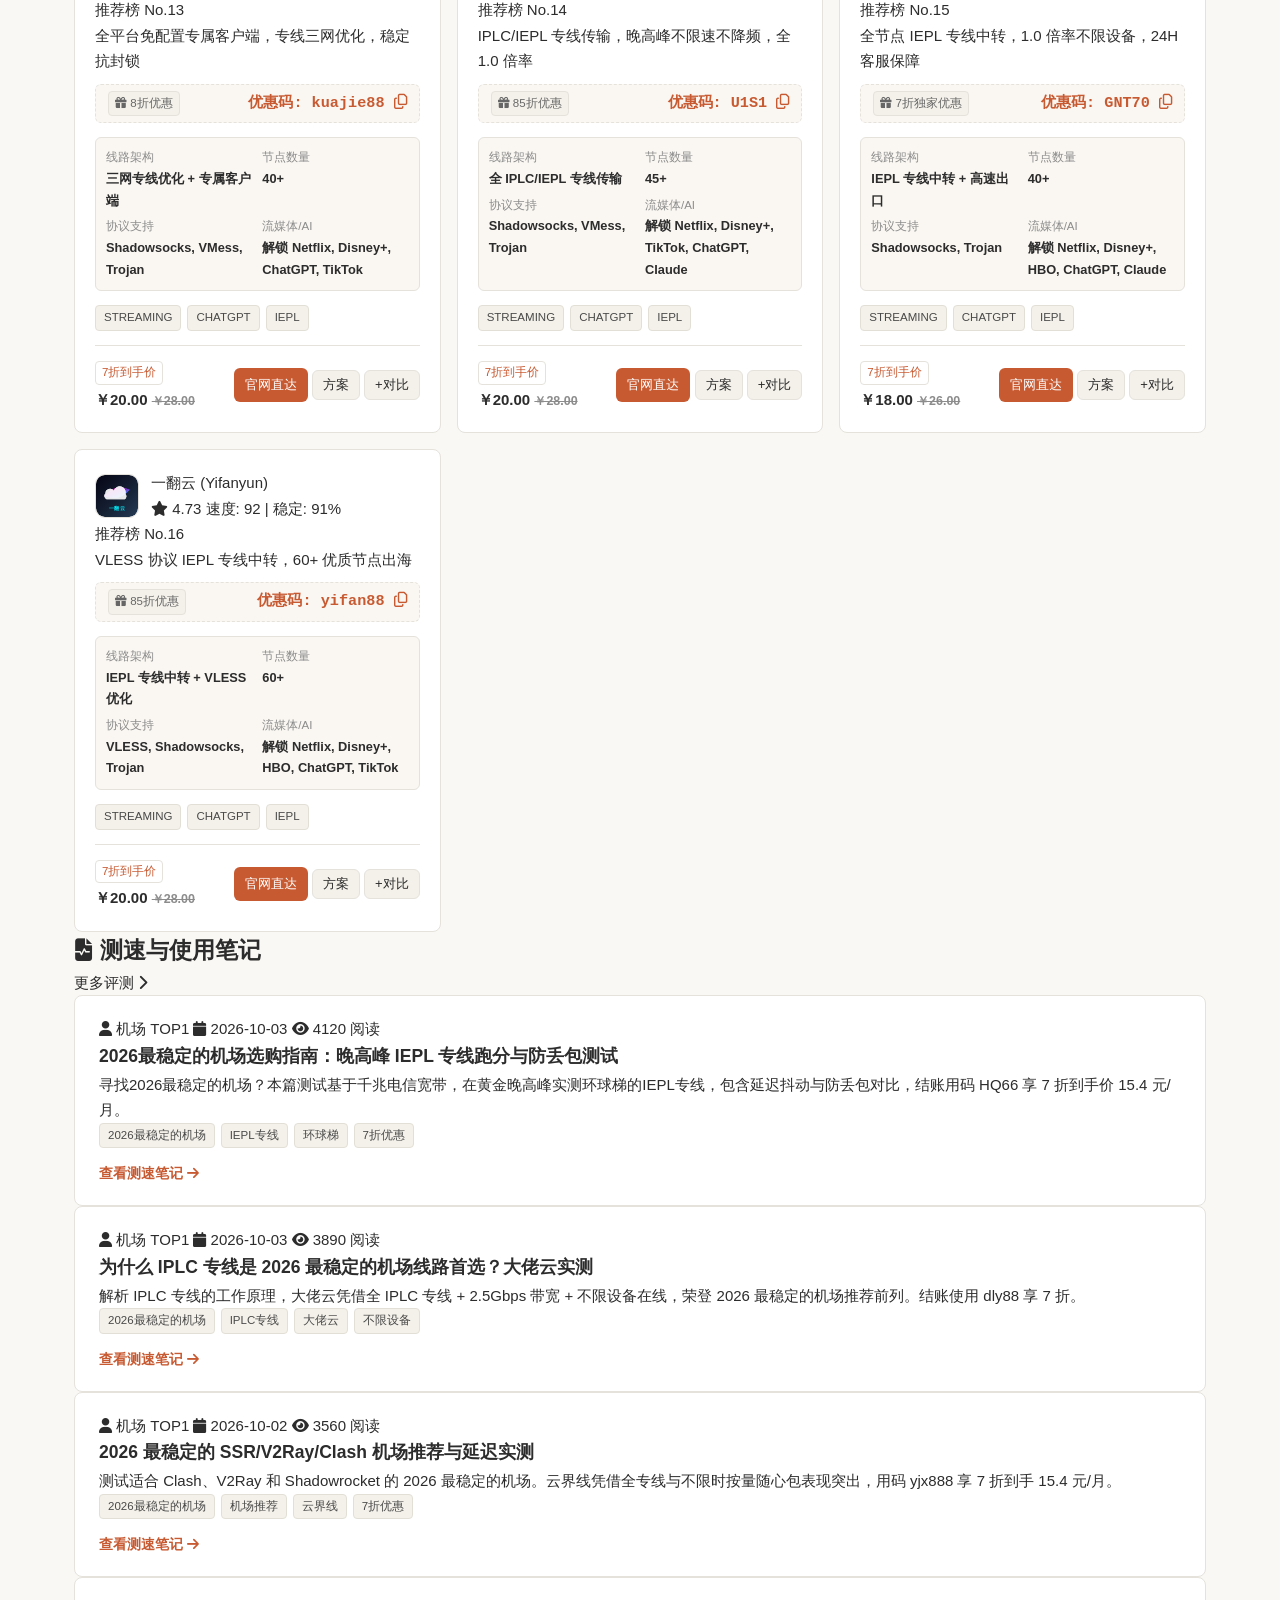
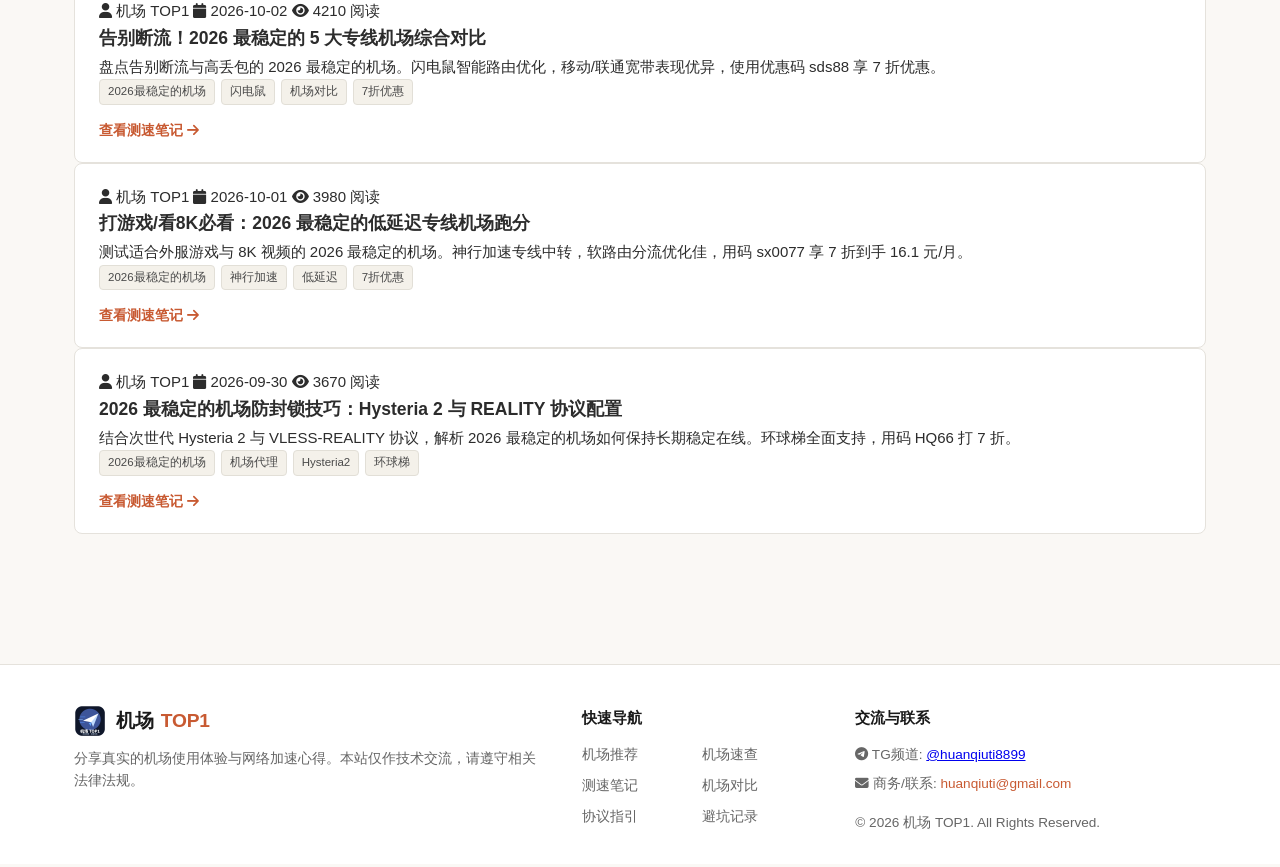
==== commit eb1d9a7d: "feat(logo): add custom blog logo and favicon across site header and footer" ====
--- a/index.html
+++ b/index.html
@@ -11,6 +11,8 @@
     <link href="https://fonts.googleapis.com/css2?family=Inter:wght@300;400;500;600;700;800&family=JetBrains+Mono:wght@400;500;700&family=Outfit:wght@500;600;700;800&display=swap" rel="stylesheet">
     <!-- FontAwesome for Icons -->
     <link rel="stylesheet" href="https://cdnjs.cloudflare.com/ajax/libs/font-awesome/6.4.0/css/all.min.css">
+    <link rel="icon" type="image/png" href="/favicon.png">
+    <link rel="apple-touch-icon" href="/images/site-logo.png">
     <link rel="stylesheet" href="/css/styles.css?v=20261005_v3">
 </head>
 <body>
@@ -27,6 +29,7 @@
     <header class="site-header">
         <div class="header-container">
             <div class="brand-logo" onclick="switchTab('home')">
+                <img src="/images/site-logo.png" alt="机场 TOP1 Logo" class="brand-logo-img">
                 <span class="brand-name">机场 TOP1</span>
             </div>
 
@@ -650,7 +653,8 @@
     <footer class="site-footer">
         <div class="footer-container">
             <div class="footer-brand">
-                <div class="logo-text">
+                <div class="logo-text" style="display: flex; align-items: center; gap: 10px;">
+                    <img src="/images/site-logo.png" alt="机场 TOP1 Logo" style="height: 32px; width: 32px; border-radius: 6px; object-fit: cover;">
                     <span class="brand-name">机场 <span class="brand-accent">TOP1</span></span>
                 </div>
                 <p>分享真实的机场使用体验与网络加速心得。本站仅作技术交流，请遵守相关法律法规。</p>
--- a/css/styles.css
+++ b/css/styles.css
@@ -149,6 +149,19 @@
     gap: 10px;
     cursor: pointer;
     user-select: none;
+}
+
+.brand-logo-img {
+    height: 36px;
+    width: 36px;
+    border-radius: 8px;
+    object-fit: cover;
+    box-shadow: 0 2px 8px rgba(0,0,0,0.15);
+    transition: transform 0.2s ease;
+}
+
+.brand-logo:hover .brand-logo-img {
+    transform: scale(1.05);
 }
 
 .logo-icon {
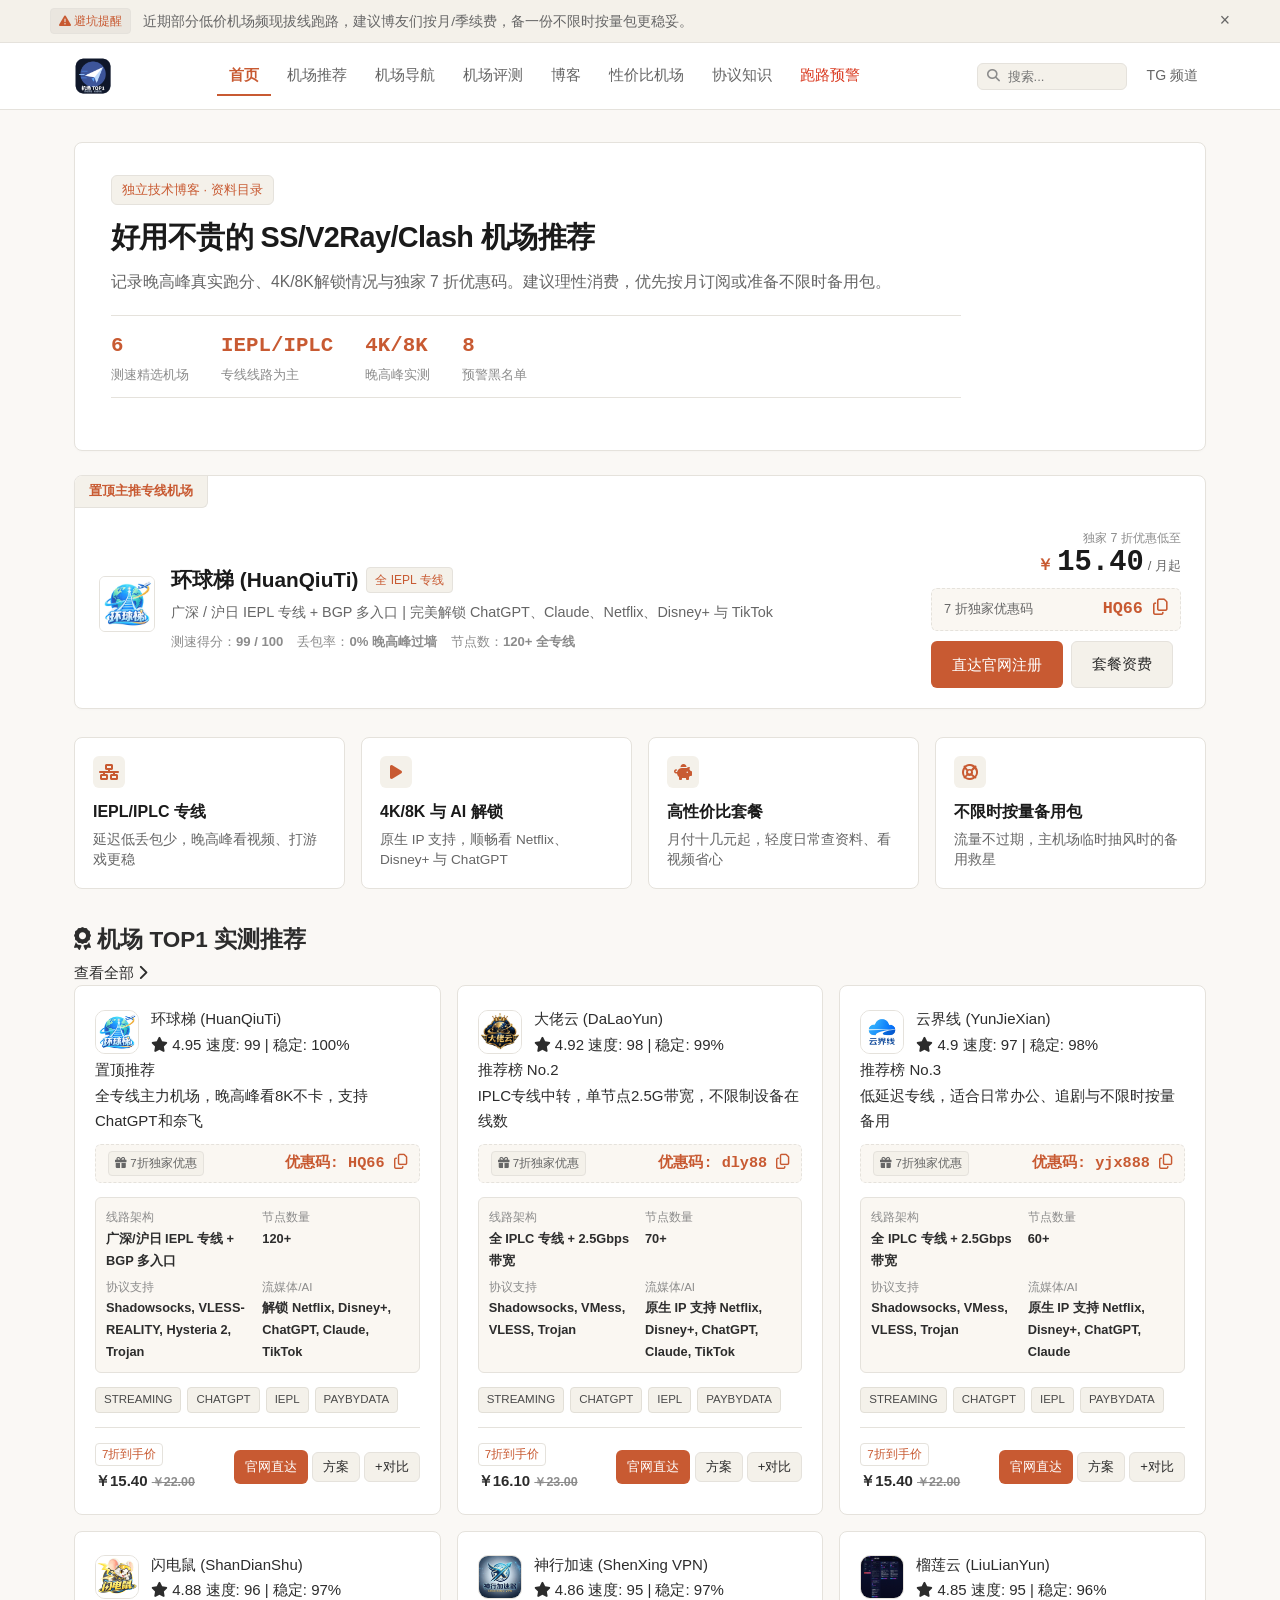
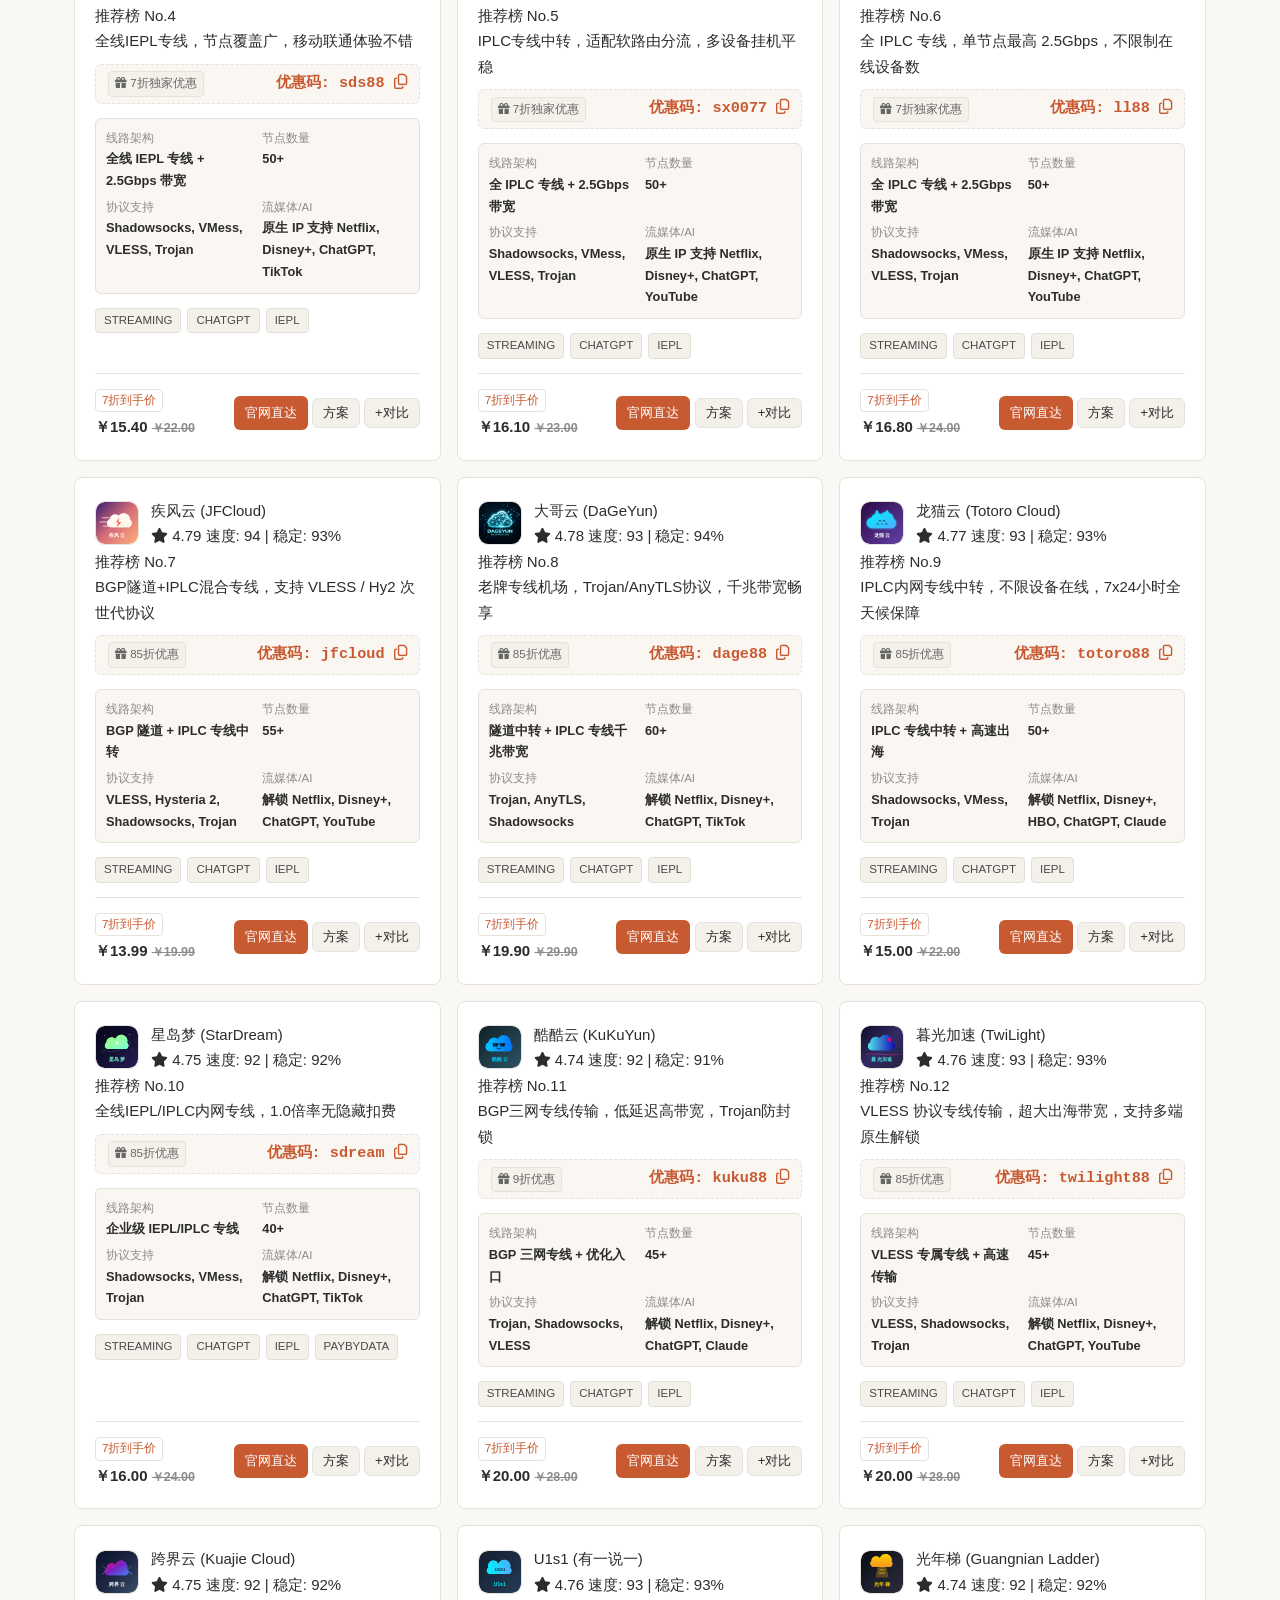
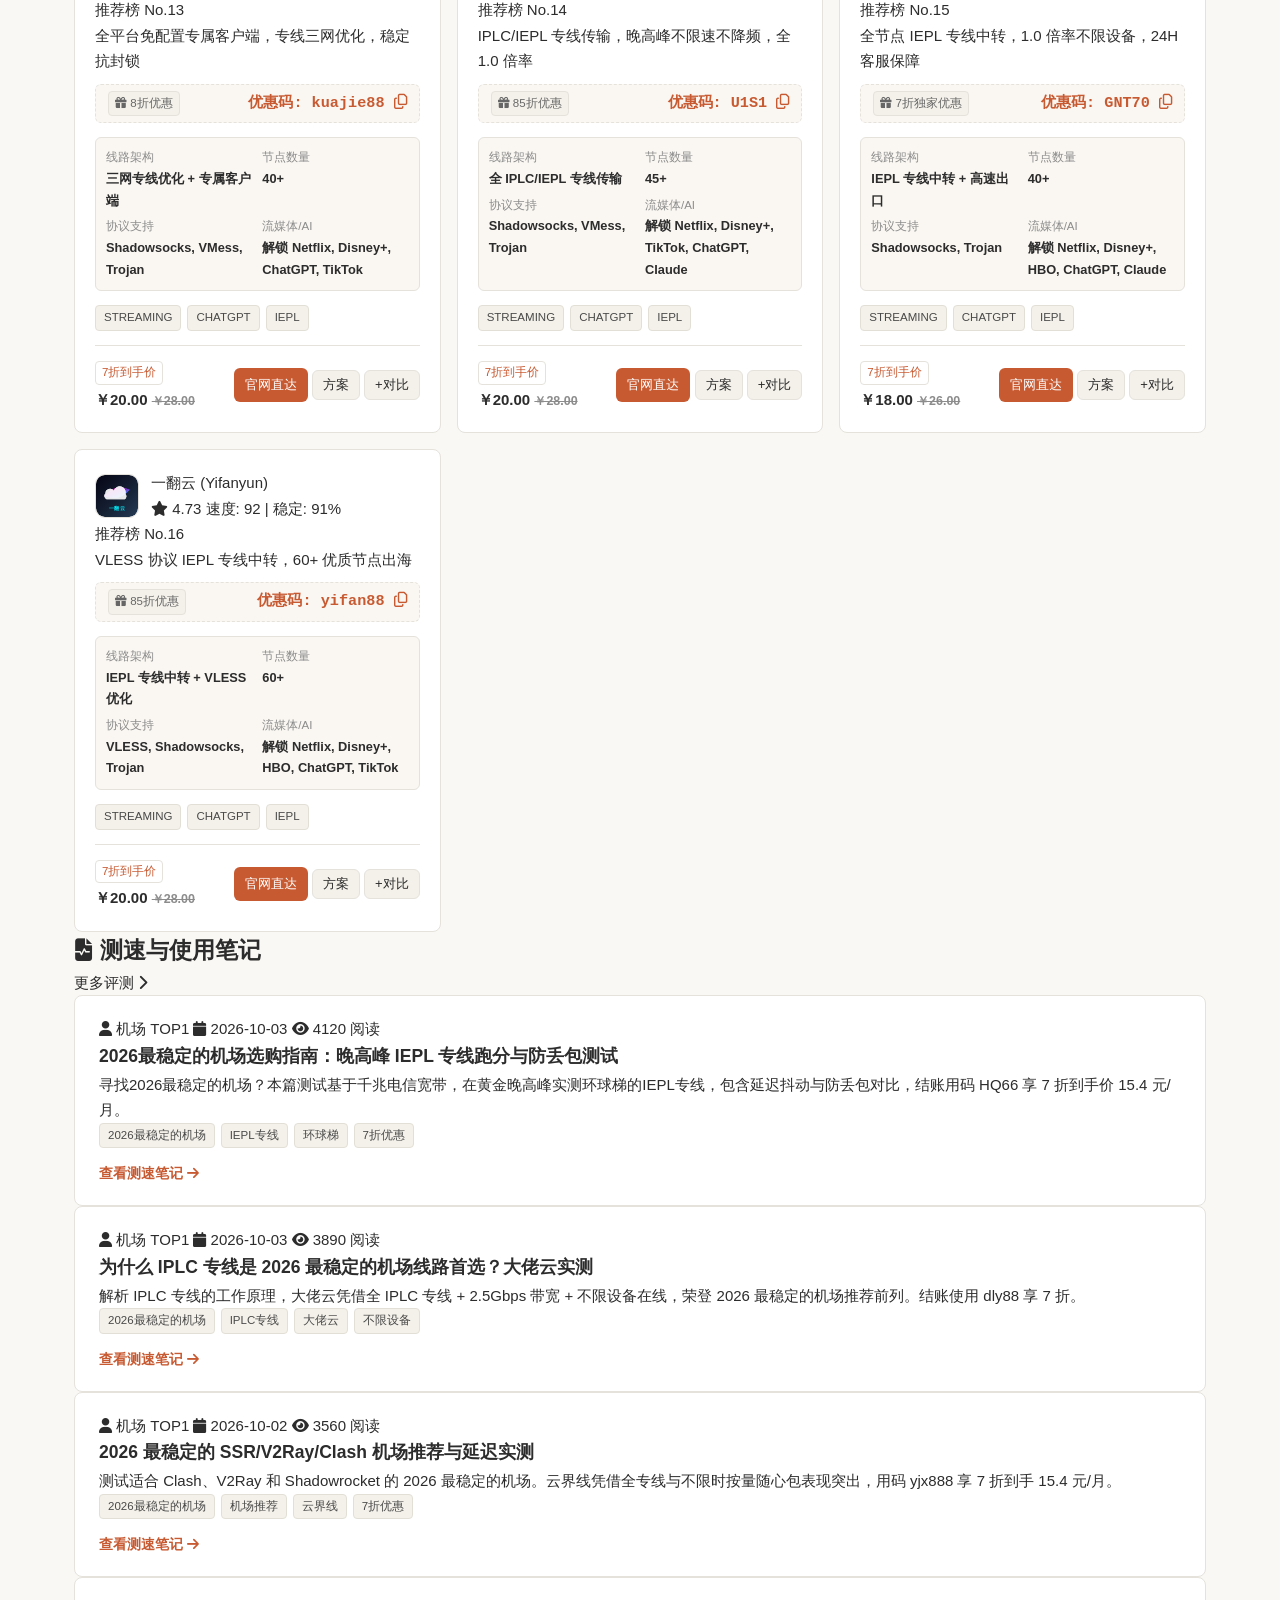
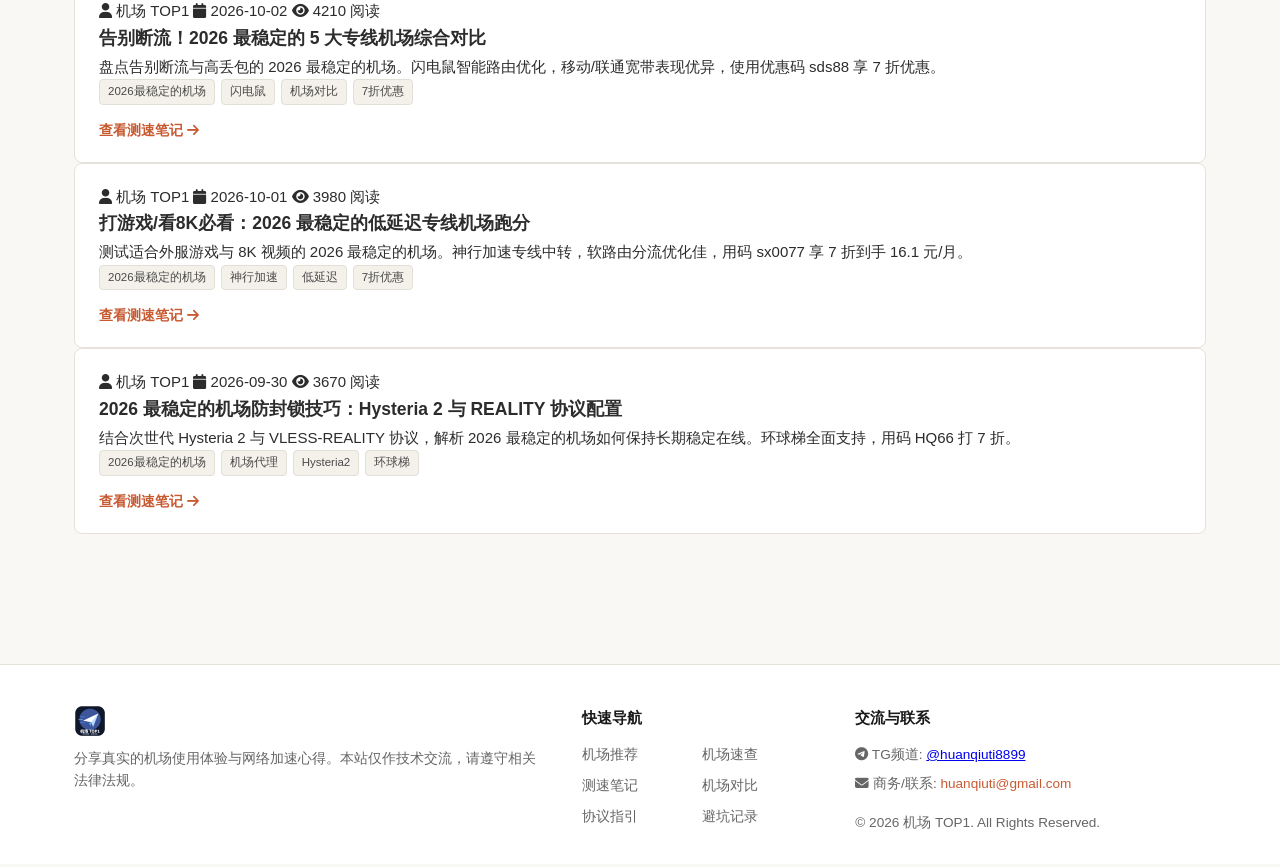
==== commit 165d2a34: "fix(navbar): constrain logo height to 38px and use horizontal logo" ====
--- a/index.html
+++ b/index.html
@@ -11,8 +11,7 @@
     <link href="https://fonts.googleapis.com/css2?family=Inter:wght@300;400;500;600;700;800&family=JetBrains+Mono:wght@400;500;700&family=Outfit:wght@500;600;700;800&display=swap" rel="stylesheet">
     <!-- FontAwesome for Icons -->
     <link rel="stylesheet" href="https://cdnjs.cloudflare.com/ajax/libs/font-awesome/6.4.0/css/all.min.css">
-    <link rel="icon" type="image/png" href="/favicon.png">
-    <link rel="apple-touch-icon" href="/images/site-logo.png">
+    <link rel="icon" type="image/png" href="/images/favicon.png">
     <link rel="stylesheet" href="/css/styles.css?v=20261005_v3">
 </head>
 <body>
@@ -28,10 +27,9 @@
     <!-- Header & Navigation -->
     <header class="site-header">
         <div class="header-container">
-            <div class="brand-logo" onclick="switchTab('home')">
-                <img src="/images/site-logo.png" alt="机场 TOP1 Logo" class="brand-logo-img">
-                <span class="brand-name">机场 TOP1</span>
-            </div>
+            <a href="/" class="brand-logo" style="display: flex; align-items: center; text-decoration: none;">
+              <img src="/images/logo-horizontal.png" alt="机场 TOP1" style="height: 38px; width: auto; max-width: 220px; object-fit: contain; vertical-align: middle;">
+            </a>
 
             <nav class="main-nav">
                 <ul class="nav-list">
@@ -654,8 +652,7 @@
         <div class="footer-container">
             <div class="footer-brand">
                 <div class="logo-text" style="display: flex; align-items: center; gap: 10px;">
-                    <img src="/images/site-logo.png" alt="机场 TOP1 Logo" style="height: 32px; width: 32px; border-radius: 6px; object-fit: cover;">
-                    <span class="brand-name">机场 <span class="brand-accent">TOP1</span></span>
+                    <img src="/images/logo-horizontal.png" alt="机场 TOP1" style="height: 32px; width: auto; max-width: 180px; object-fit: contain; vertical-align: middle;">
                 </div>
                 <p>分享真实的机场使用体验与网络加速心得。本站仅作技术交流，请遵守相关法律法规。</p>
             </div>
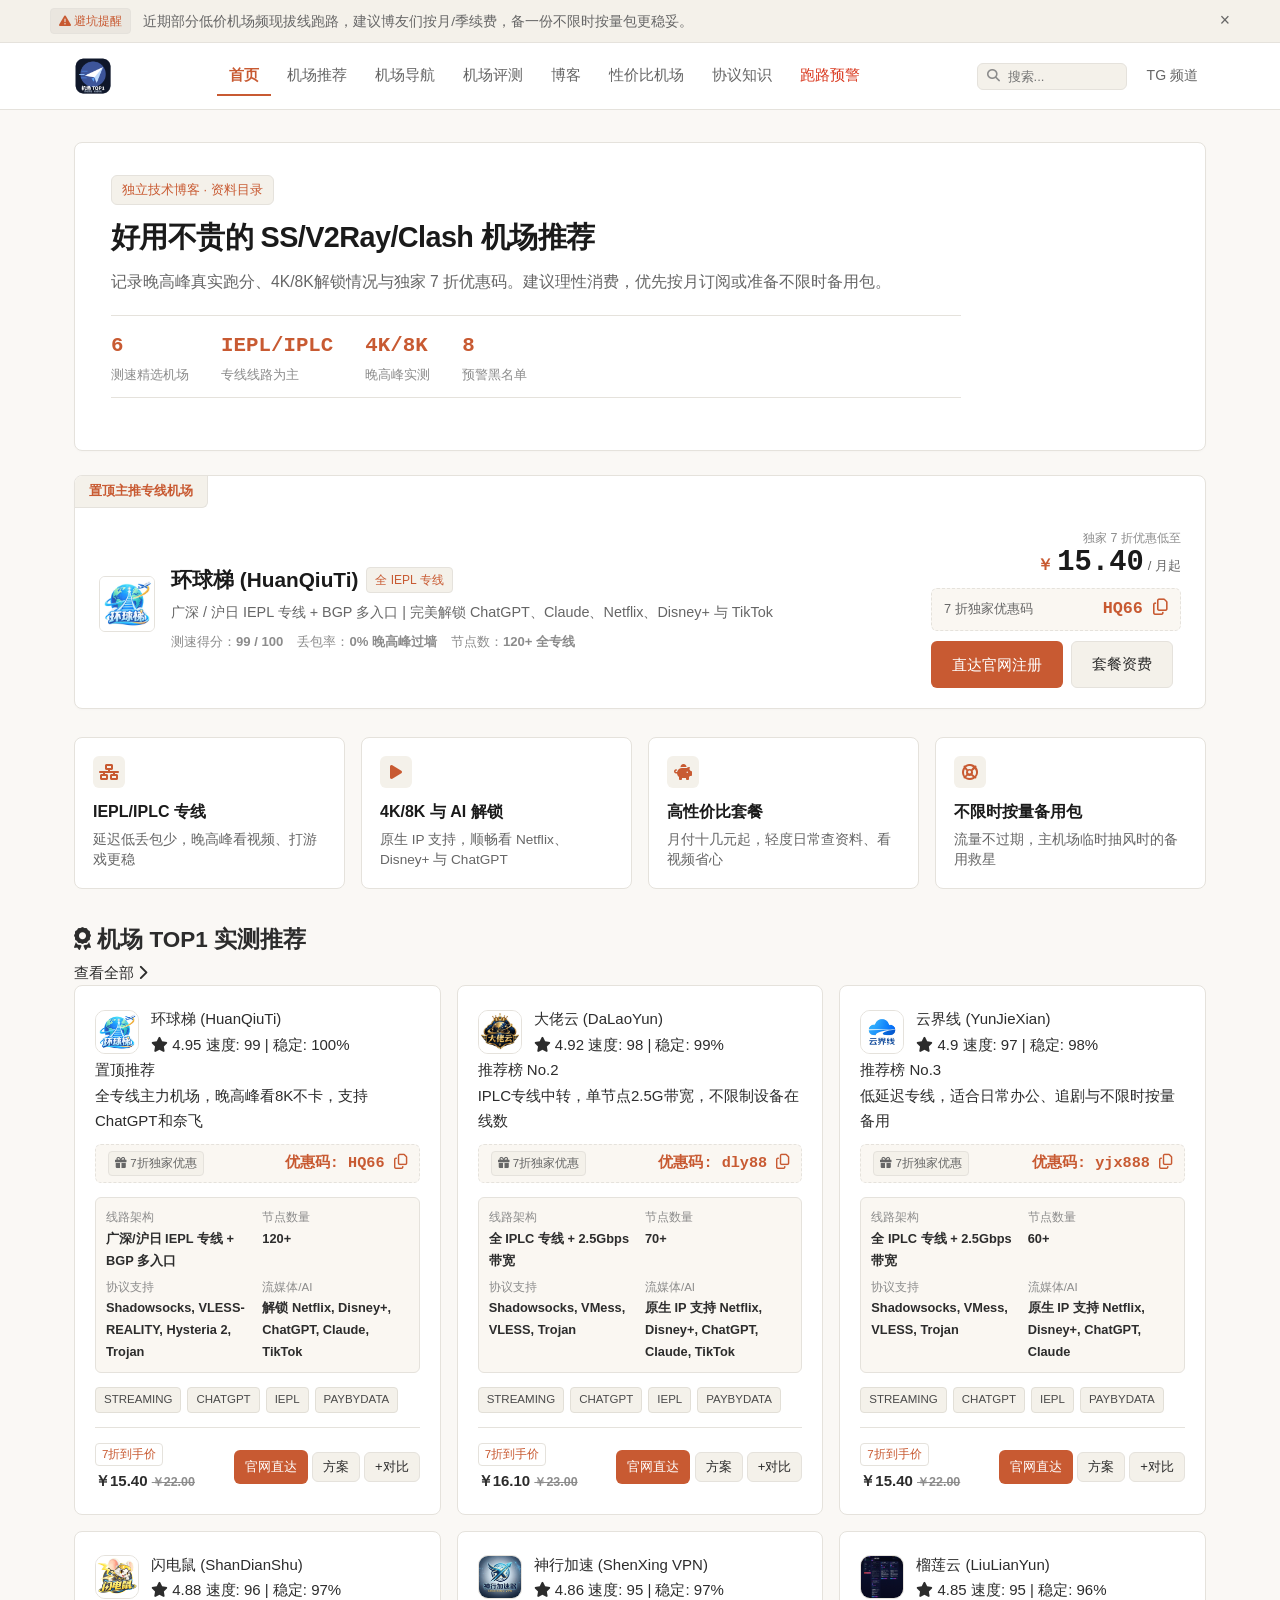
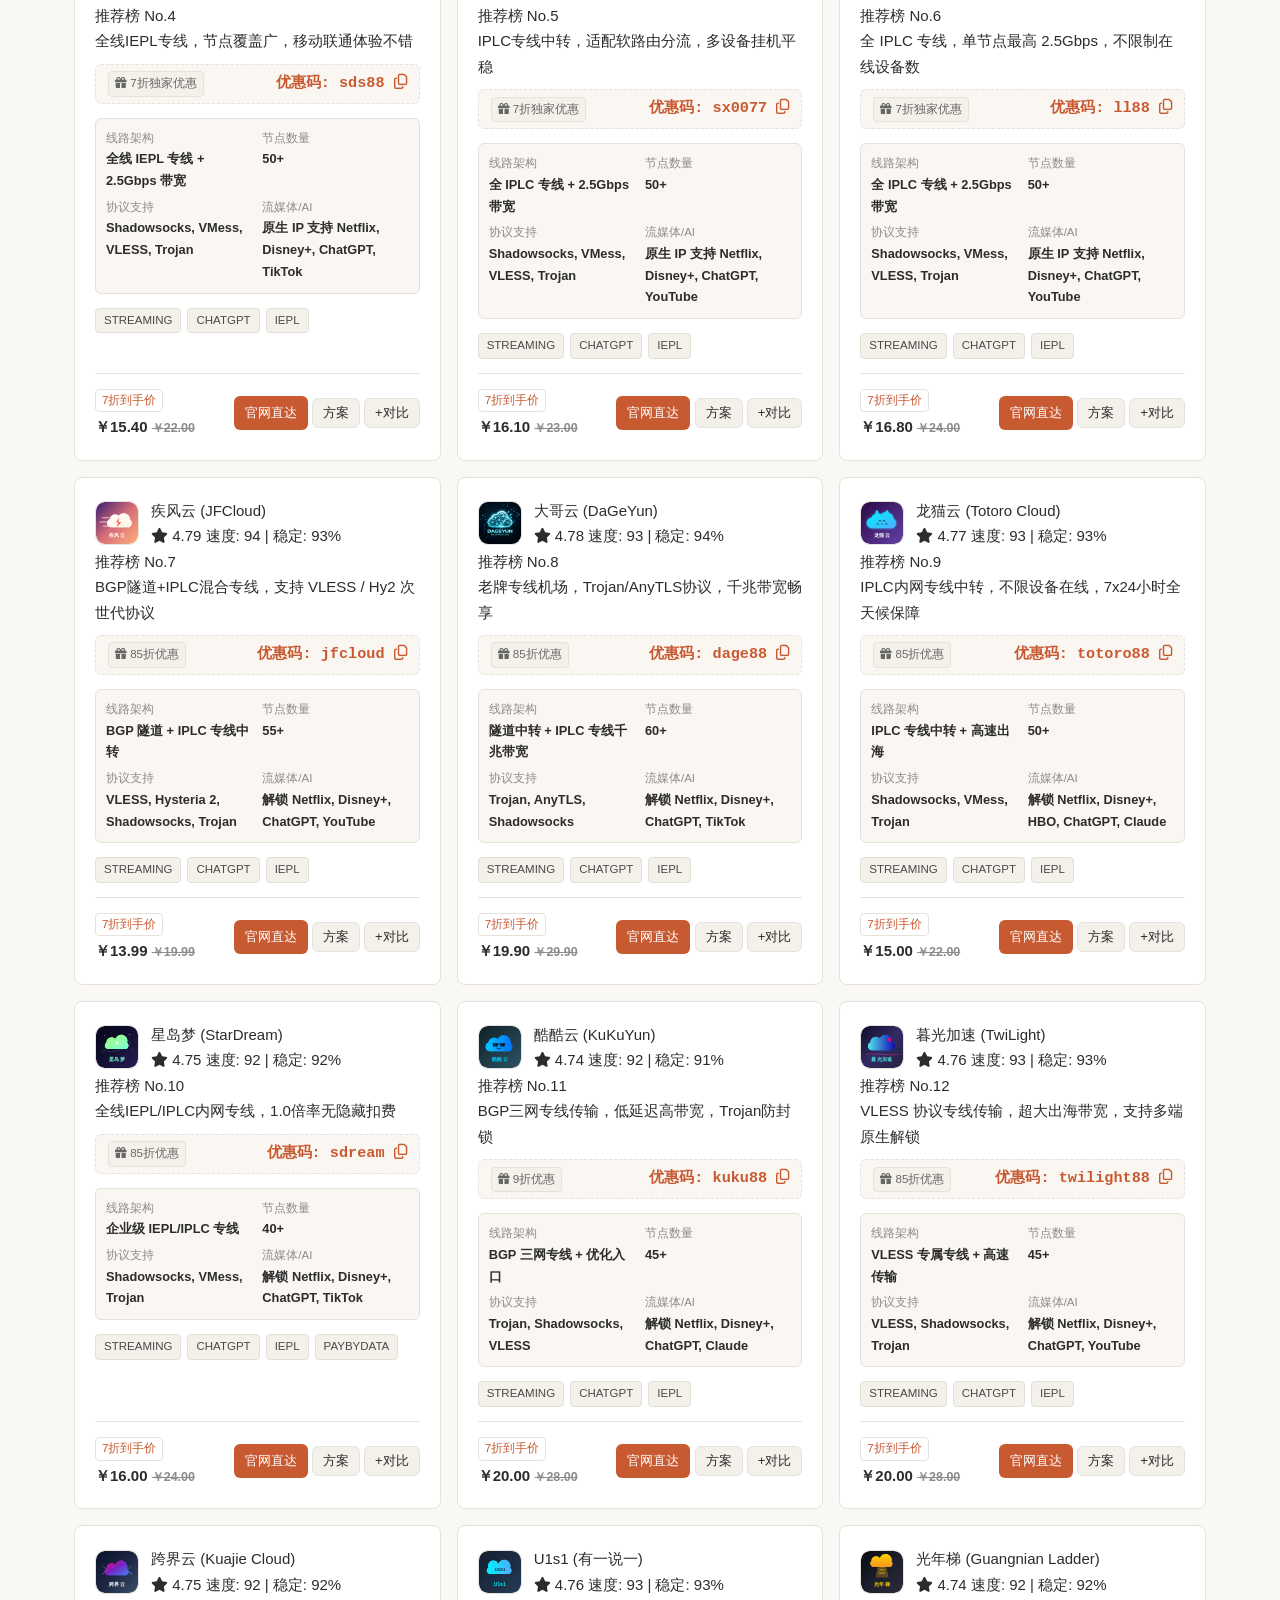
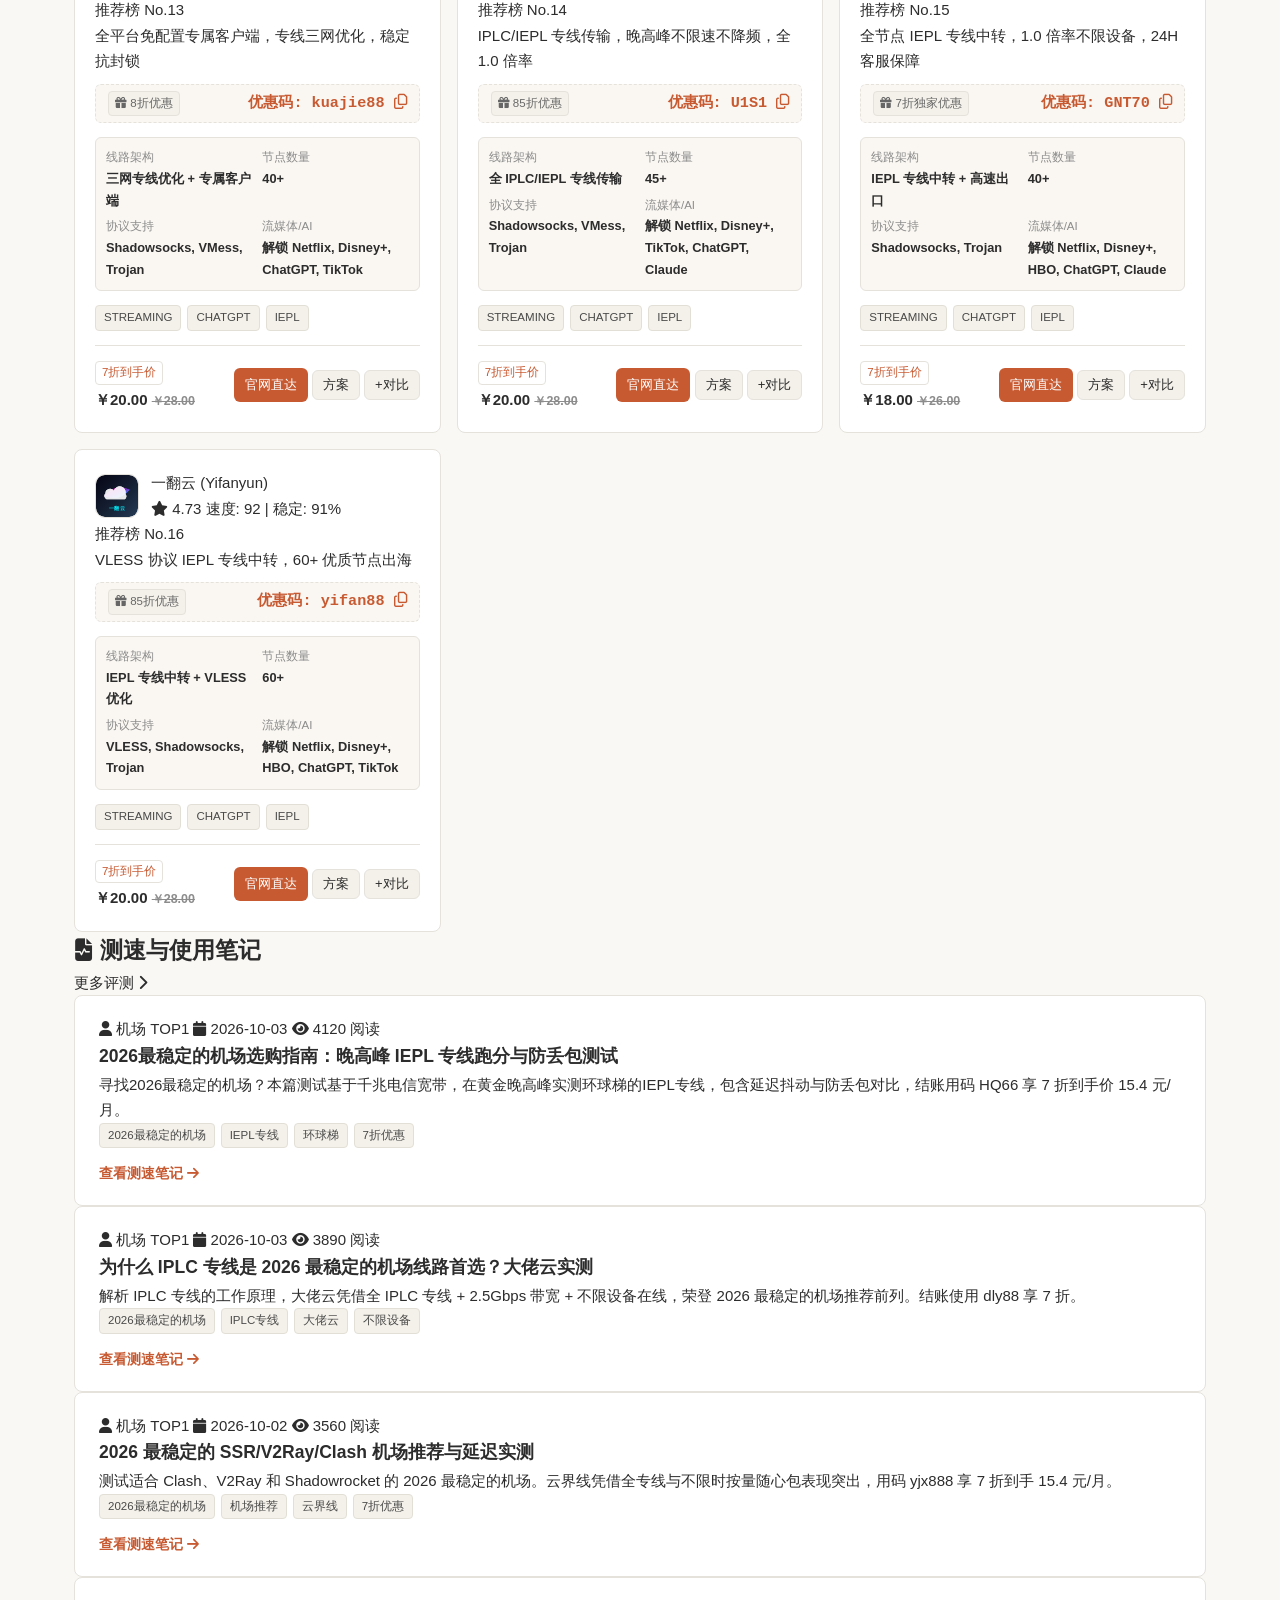
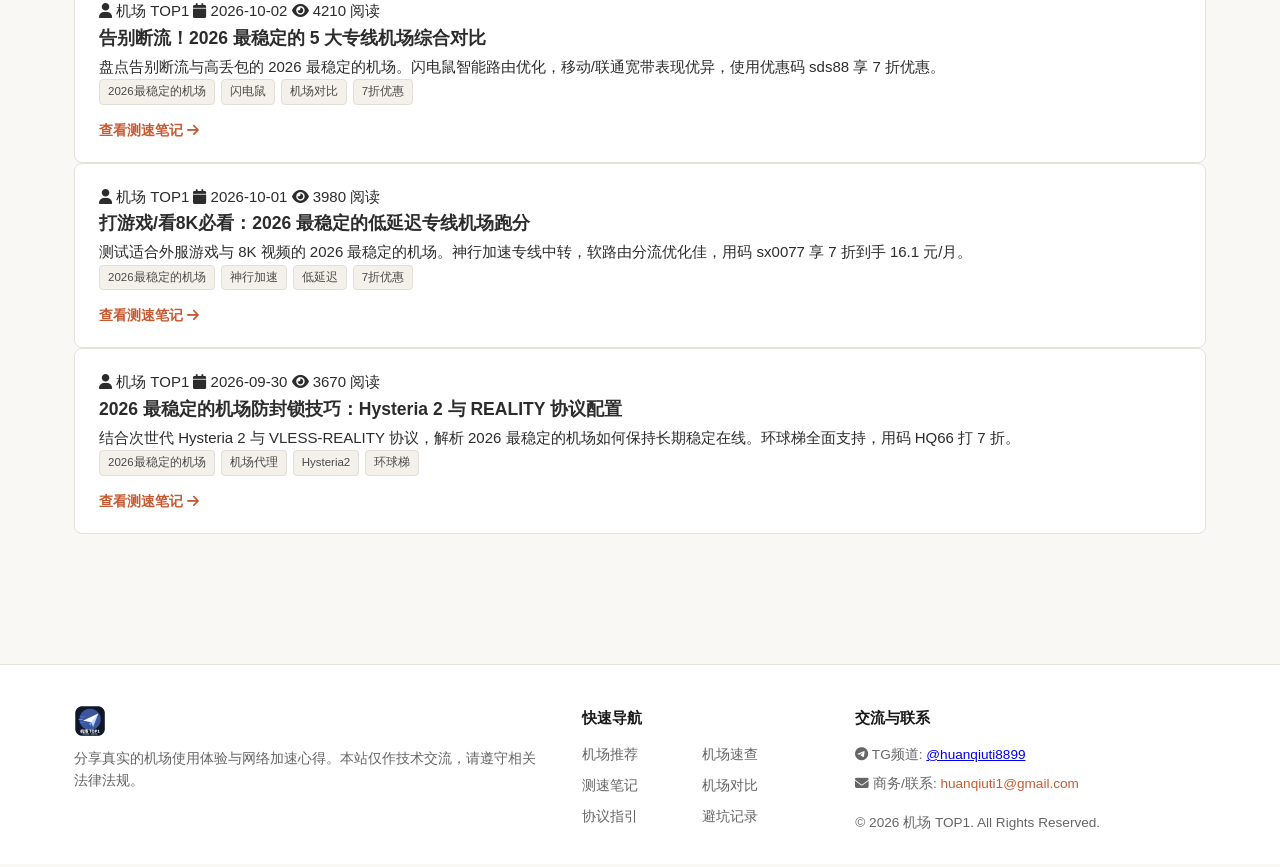
==== commit cafb20dc: "update contact email to huanqiuti1@gmail.com" ====
--- a/index.html
+++ b/index.html
@@ -670,7 +670,7 @@
             <div class="footer-contact">
                 <h4>交流与联系</h4>
                 <p><i class="fa-brands fa-telegram"></i> TG频道: <a href="https://t.me/huanqiuti8899" target="_blank" rel="noopener noreferrer">@huanqiuti8899</a></p>
-                <p><i class="fa-solid fa-envelope"></i> 商务/联系: <a href="mailto:huanqiuti@gmail.com" style="color: var(--primary-cyan); text-decoration: none;">huanqiuti@gmail.com</a></p>
+                <p><i class="fa-solid fa-envelope"></i> 商务/联系: <a href="mailto:huanqiuti1@gmail.com" style="color: var(--primary-cyan); text-decoration: none;">huanqiuti1@gmail.com</a></p>
                 <p class="copyright">© 2026 机场 TOP1. All Rights Reserved.</p>
             </div>
         </div>
@@ -690,7 +690,7 @@
     </div>
 
     <!-- Scripts -->
-    <script src="/js/data.js?v=20261005_v3"></script>
-    <script src="/js/app.js?v=20261005_v3"></script>
+    <script src="/js/data.js?v=20261005_v5"></script>
+    <script src="/js/app.js?v=20261005_v5"></script>
 </body>
 </html>
